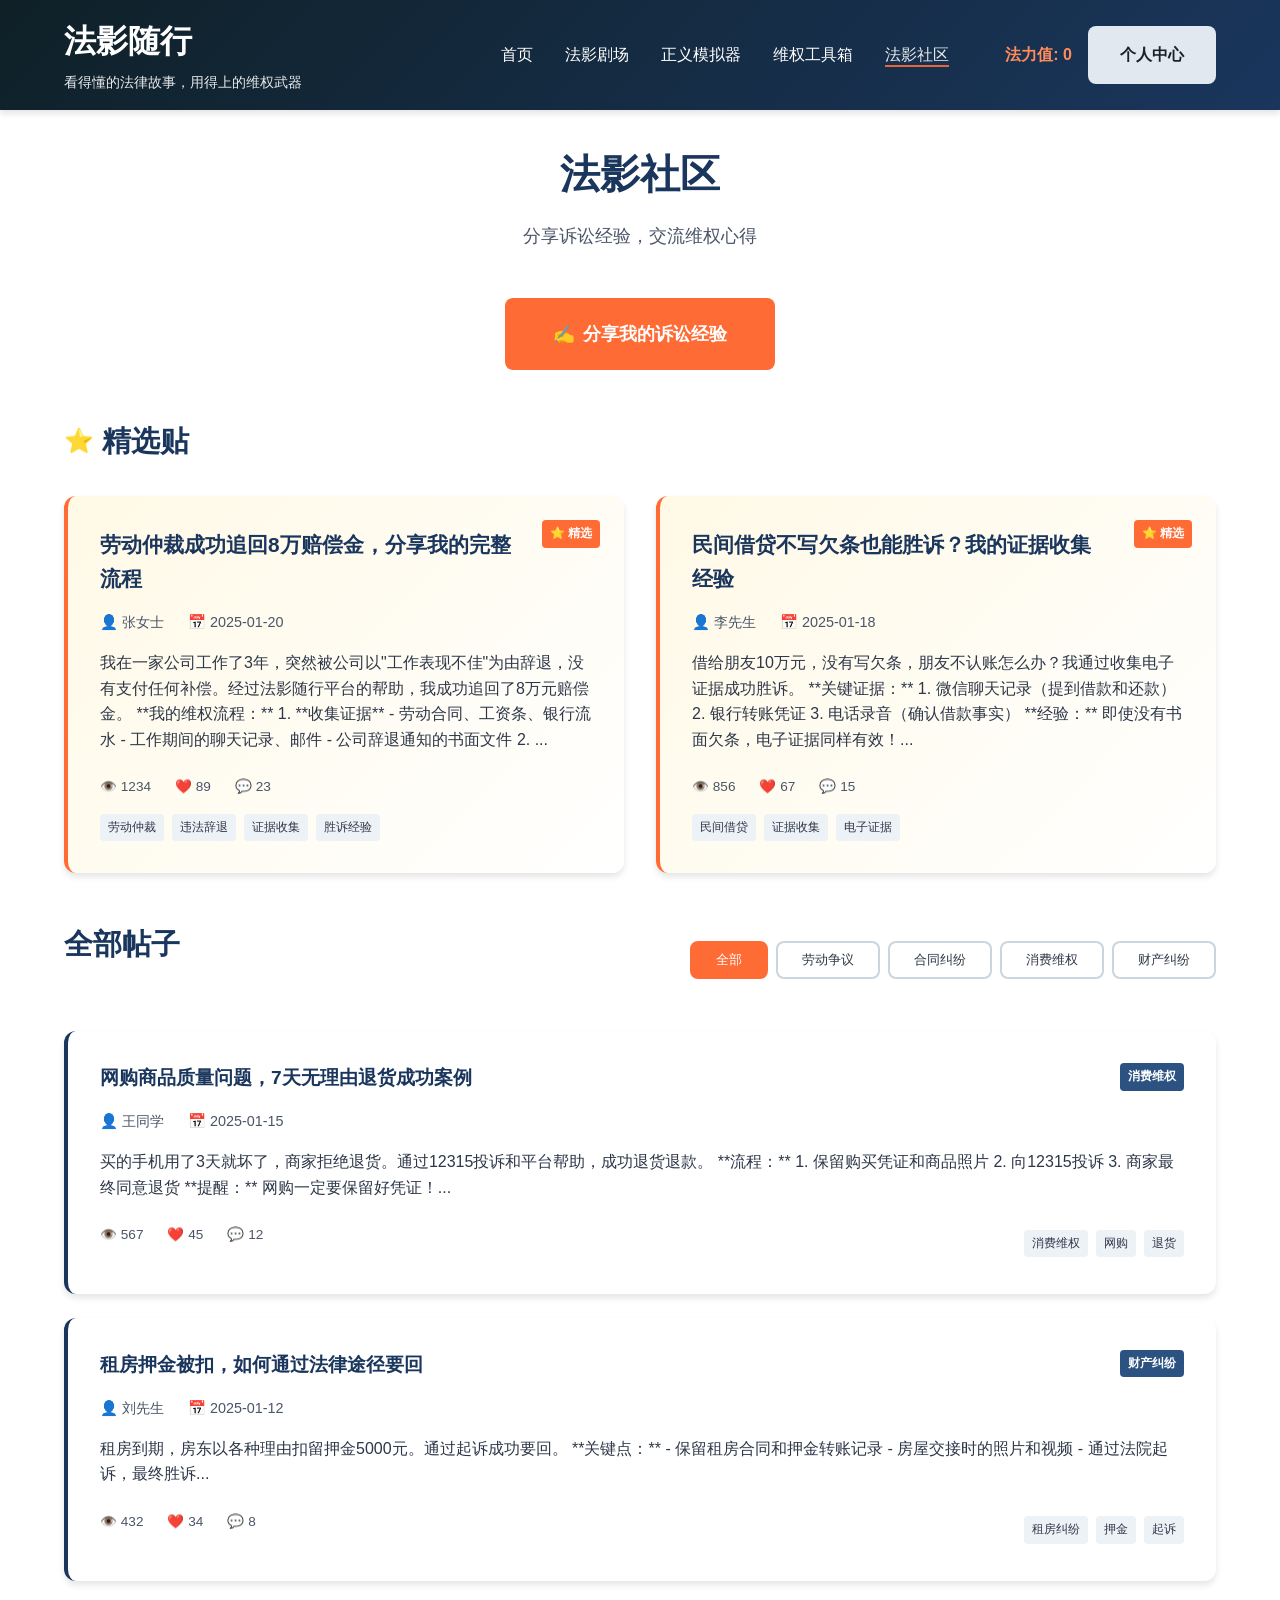
==== community.html @ 2c26aa98 "Add files via upload" ====
<!DOCTYPE html>
<html lang="zh-CN">
<head>
    <meta charset="UTF-8">
    <meta name="viewport" content="width=device-width, initial-scale=1.0">
    <title>法影社区 - 法影随行</title>
    <link rel="stylesheet" href="styles/main.css">
    <link rel="stylesheet" href="styles/components.css">
</head>
<body>
    <!-- 导航栏 -->
    <nav class="navbar">
        <div class="container">
            <div class="nav-brand">
                <a href="index.html" style="text-decoration: none; color: inherit;">
                    <h1>法影随行</h1>
                    <span class="slogan">看得懂的法律故事，用得上的维权武器</span>
                </a>
            </div>
            <ul class="nav-menu">
                <li><a href="index.html" class="nav-link">首页</a></li>
                <li><a href="theater.html" class="nav-link">法影剧场</a></li>
                <li><a href="simulator.html" class="nav-link">正义模拟器</a></li>
                <li><a href="toolbox.html" class="nav-link">维权工具箱</a></li>
                <li><a href="community.html" class="nav-link active">法影社区</a></li>
                <li class="user-info">
                    <span class="points">法力值: <span id="userPoints">0</span></span>
                    <a href="#profile" class="btn-secondary" id="profileLink">个人中心</a>
                </li>
            </ul>
            <button class="mobile-menu-toggle" id="mobileMenuToggle">
                <span></span>
                <span></span>
                <span></span>
            </button>
        </div>
    </nav>

    <!-- 法影社区 -->
    <section class="section community-section">
        <div class="container">
            <div class="section-header">
                <h2 class="section-title">法影社区</h2>
                <p class="section-subtitle">分享诉讼经验，交流维权心得</p>
            </div>

            <!-- 发帖按钮 -->
            <div class="post-action-bar">
                <button class="btn-primary" id="createPostBtn">
                    <span>✍️</span>
                    <span>分享我的诉讼经验</span>
                </button>
            </div>

            <!-- 精选贴展示 -->
            <div class="featured-posts-section">
                <h3 class="subsection-title">
                    <span class="title-icon">⭐</span>
                    精选贴
                </h3>
                <div class="featured-posts-grid" id="featuredPosts">
                    <!-- 精选贴将通过JS动态生成 -->
                </div>
            </div>

            <!-- 全部帖子 -->
            <div class="all-posts-section">
                <div class="posts-header">
                    <h3 class="subsection-title">全部帖子</h3>
                    <div class="posts-filters">
                        <button class="filter-btn active" data-filter="all">全部</button>
                        <button class="filter-btn" data-filter="labor">劳动争议</button>
                        <button class="filter-btn" data-filter="contract">合同纠纷</button>
                        <button class="filter-btn" data-filter="consumer">消费维权</button>
                        <button class="filter-btn" data-filter="property">财产纠纷</button>
                    </div>
                </div>
                <div class="posts-list" id="postsList">
                    <!-- 帖子列表将通过JS动态生成 -->
                </div>
            </div>
        </div>
    </section>

    <!-- 发帖模态框 -->
    <div id="createPostModal" class="modal">
        <div class="modal-content modal-large">
            <span class="modal-close">&times;</span>
            <h2>分享诉讼经验</h2>
            <form id="postForm">
                <div class="form-group">
                    <label for="postTitle">标题 *</label>
                    <input type="text" id="postTitle" name="title" placeholder="请输入标题..." required>
                </div>
                <div class="form-group">
                    <label for="postCategory">分类 *</label>
                    <select id="postCategory" name="category" required>
                        <option value="">请选择分类</option>
                        <option value="labor">劳动争议</option>
                        <option value="contract">合同纠纷</option>
                        <option value="consumer">消费维权</option>
                        <option value="property">财产纠纷</option>
                        <option value="other">其他</option>
                    </select>
                </div>
                <div class="form-group">
                    <label for="postContent">内容 *</label>
                    <textarea id="postContent" name="content" rows="10" placeholder="请详细描述您的诉讼经历、遇到的问题、解决过程和经验总结..." required></textarea>
                </div>
                <div class="form-group">
                    <label for="postTags">标签（可选，用逗号分隔）</label>
                    <input type="text" id="postTags" name="tags" placeholder="如：劳动仲裁、证据收集、胜诉经验">
                </div>
                <div class="form-actions">
                    <button type="button" class="btn-secondary" id="cancelPostBtn">取消</button>
                    <button type="submit" class="btn-primary">发布</button>
                </div>
            </form>
        </div>
    </div>

    <!-- 帖子详情模态框 -->
    <div id="postDetailModal" class="modal">
        <div class="modal-content modal-large">
            <span class="modal-close">&times;</span>
            <div id="postDetailContent">
                <!-- 帖子详情将通过JS动态生成 -->
            </div>
        </div>
    </div>

    <!-- 个人中心模态框 -->
    <div id="profileModal" class="modal">
        <div class="modal-content">
            <span class="modal-close">&times;</span>
            <h2>个人中心</h2>
            <div class="profile-info">
                <div class="profile-stats">
                    <div class="stat-item">
                        <span class="stat-value" id="totalPoints">0</span>
                        <span class="stat-label">总法力值</span>
                    </div>
                    <div class="stat-item">
                        <span class="stat-value" id="comicsRead">0</span>
                        <span class="stat-label">已读漫画</span>
                    </div>
                    <div class="stat-item">
                        <span class="stat-value" id="simulationsDone">0</span>
                        <span class="stat-label">完成模拟</span>
                    </div>
                </div>
                <div class="profile-points-intro">
                    <h3>获取法力值</h3>
                    <ul class="points-intro-list">
                        <li>📖 阅读漫画 +10</li>
                        <li>🎮 完成模拟 +20</li>
                        <li>🃏 答对题目 +5</li>
                        <li>📅 每日签到 +15</li>
                    </ul>
                </div>
                <div class="profile-exchange-section">
                    <h3>积分兑换</h3>
                    <p class="profile-exchange-desc">用法力值兑换免费问答或折扣券</p>
                    <button type="button" class="btn-primary" id="openExchangeBtn">积分兑换 / 兑换折扣</button>
                </div>
                <div class="volunteer-section-profile">
                    <h3>志愿者认证</h3>
                    <div id="volunteerStatus"></div>
                </div>
                <div class="profile-actions">
                    <button class="btn-primary" id="checkInBtn">每日签到</button>
                    <button class="btn-secondary" id="volunteerBtn">申请志愿者认证</button>
                </div>
            </div>
        </div>
    </div>

    <!-- 志愿者认证模态框 -->
    <div id="volunteerModal" class="modal">
        <div class="modal-content modal-large">
            <span class="modal-close">&times;</span>
            <div id="volunteerModalContent">
                <h2>志愿者认证申请</h2>
                <p class="section-subtitle">加入我们，用专业知识帮助更多人</p>
                <div class="volunteer-benefits">
                    <div class="benefit-card">
                        <div class="benefit-icon">⏱️</div>
                        <h3>志愿服务时长认证</h3>
                        <p>获得官方认证的志愿服务时长，可用于评优、保研等</p>
                    </div>
                    <div class="benefit-card">
                        <div class="benefit-icon">💼</div>
                        <h3>实战经验积累</h3>
                        <p>通过审核法律文书，积累真实案例处理经验</p>
                    </div>
                    <div class="benefit-card">
                        <div class="benefit-icon">🎓</div>
                        <h3>专业能力提升</h3>
                        <p>接触各类法律问题，提升专业能力和法律素养</p>
                    </div>
                </div>
                <form id="certificationForm">
                    <div class="form-group">
                        <label for="name">姓名</label>
                        <input type="text" id="name" name="name" required>
                    </div>
                    <div class="form-group">
                        <label for="school">学校</label>
                        <input type="text" id="school" name="school" required>
                    </div>
                    <div class="form-group">
                        <label for="major">专业</label>
                        <input type="text" id="major" name="major" placeholder="如：法学、法律硕士等" required>
                    </div>
                    <div class="form-group">
                        <label for="grade">年级</label>
                        <select id="grade" name="grade" required>
                            <option value="">请选择</option>
                            <option value="本科一年级">本科一年级</option>
                            <option value="本科二年级">本科二年级</option>
                            <option value="本科三年级">本科三年级</option>
                            <option value="本科四年级">本科四年级</option>
                            <option value="研究生一年级">研究生一年级</option>
                            <option value="研究生二年级">研究生二年级</option>
                            <option value="研究生三年级">研究生三年级</option>
                        </select>
                    </div>
                    <div class="form-group">
                        <label for="studentId">学号</label>
                        <input type="text" id="studentId" name="studentId" required>
                    </div>
                    <div class="form-group">
                        <label for="idCard">身份证号</label>
                        <input type="text" id="idCard" name="idCard" pattern="[0-9Xx]{18}" required>
                    </div>
                    <div class="form-group">
                        <label for="phone">联系电话</label>
                        <input type="tel" id="phone" name="phone" pattern="[0-9]{11}" required>
                    </div>
                    <div class="form-group">
                        <label for="experience">法律相关经验（选填）</label>
                        <textarea id="experience" name="experience" rows="4" placeholder="如：实习经历、参与的法律援助活动等"></textarea>
                    </div>
                    <div class="form-group checkbox-group">
                        <label>
                            <input type="checkbox" id="agreeTerms" required>
                            我已阅读并同意《志愿者服务协议》
                        </label>
                    </div>
                    <div class="form-actions">
                        <button type="button" class="btn-secondary" onclick="document.getElementById('volunteerModal').style.display='none'">取消</button>
                        <button type="submit" class="btn-primary">提交认证申请</button>
                    </div>
                </form>
            </div>
        </div>
    </div>
            </div>
        </div>
    </div>

    <!-- 志愿者模块（折叠） -->
    <section id="volunteer" class="section volunteer-section" style="display: none;">
        <div class="container">
            <!-- 志愿者内容保持原有功能 -->
            <div id="unverifiedContent" class="volunteer-content">
                <div class="section-header">
                    <h2 class="section-title">成为志愿者</h2>
                    <p class="section-subtitle">加入我们，用专业知识帮助更多人</p>
                </div>
                <!-- 志愿者表单等内容 -->
            </div>
        </div>
    </section>

    <!-- 脚本 -->
    <script src="scripts/nav.js"></script>
    <script src="scripts/user.js"></script>
    <script src="scripts/community.js"></script>
</body>
</html>
---- styles/main.css ----
/* 全局样式 */
* {
    margin: 0;
    padding: 0;
    box-sizing: border-box;
}

:root {
    /* 主色调 - 深海蓝 */
    --primary-blue: #1a365d;
    --primary-blue-light: #2c5282;
    --primary-blue-dark: #0f2027;
    
    /* 辅助色 - 活力橙 */
    --accent-orange: #ff6b35;
    --accent-orange-light: #ff8c5a;
    --accent-orange-dark: #e55a2b;
    
    /* 中性色 */
    --white: #ffffff;
    --gray-50: #f7fafc;
    --gray-100: #edf2f7;
    --gray-200: #e2e8f0;
    --gray-300: #cbd5e0;
    --gray-400: #a0aec0;
    --gray-500: #718096;
    --gray-600: #4a5568;
    --gray-700: #2d3748;
    --gray-800: #1a202c;
    --gray-900: #171923;
    
    /* 字体 */
    --font-title: 'Microsoft YaHei', 'PingFang SC', 'Helvetica Neue', Arial, sans-serif;
    --font-body: 'Microsoft YaHei', 'PingFang SC', 'Helvetica Neue', Arial, sans-serif;
    
    /* 间距 */
    --spacing-xs: 0.5rem;
    --spacing-sm: 1rem;
    --spacing-md: 1.5rem;
    --spacing-lg: 2rem;
    --spacing-xl: 3rem;
    
    /* 圆角 */
    --radius-sm: 4px;
    --radius-md: 8px;
    --radius-lg: 12px;
    --radius-xl: 16px;
    
    /* 阴影 */
    --shadow-sm: 0 1px 3px rgba(0, 0, 0, 0.1);
    --shadow-md: 0 4px 6px rgba(0, 0, 0, 0.1);
    --shadow-lg: 0 10px 15px rgba(0, 0, 0, 0.1);
    --shadow-xl: 0 20px 25px rgba(0, 0, 0, 0.15);
}

body {
    font-family: var(--font-body);
    color: var(--gray-800);
    background-color: var(--gray-50);
    line-height: 1.6;
    overflow-x: hidden;
}

.container {
    max-width: 1200px;
    margin: 0 auto;
    padding: 0 var(--spacing-md);
}

/* 导航栏 */
.navbar {
    background: linear-gradient(135deg, var(--primary-blue-dark) 0%, var(--primary-blue) 100%);
    color: var(--white);
    padding: var(--spacing-sm) 0;
    position: sticky;
    top: 0;
    z-index: 1000;
    box-shadow: var(--shadow-md);
}

.navbar .container {
    display: flex;
    justify-content: space-between;
    align-items: center;
}

.nav-brand h1 {
    font-size: 2rem;
    font-weight: bold;
    margin-bottom: 0.25rem;
}

.nav-brand .slogan {
    font-size: 0.9rem;
    opacity: 0.9;
    display: block;
}

.nav-menu {
    display: flex;
    list-style: none;
    align-items: center;
    gap: var(--spacing-lg);
}

.nav-link {
    color: var(--white);
    text-decoration: none;
    font-weight: 500;
    transition: opacity 0.3s;
    position: relative;
}

.nav-link:hover,
.nav-link.active {
    opacity: 0.9;
}

.nav-link.active::after {
    content: '';
    position: absolute;
    bottom: -4px;
    left: 0;
    right: 0;
    height: 2px;
    background: var(--accent-orange);
}

.user-info {
    display: flex;
    align-items: center;
    gap: var(--spacing-sm);
    margin-left: var(--spacing-md);
}

.points {
    font-weight: 600;
    color: var(--accent-orange-light);
}

.mobile-menu-toggle {
    display: none;
    flex-direction: column;
    background: none;
    border: none;
    cursor: pointer;
    gap: 4px;
}

.mobile-menu-toggle span {
    width: 25px;
    height: 3px;
    background: var(--white);
    transition: all 0.3s;
}

/* Hero 区域 */
.hero {
    position: relative;
    min-height: 50vh;
    display: flex;
    align-items: center;
    background: linear-gradient(135deg, var(--primary-blue-dark) 0%, var(--primary-blue) 50%, var(--primary-blue-light) 100%);
    color: var(--white);
    overflow: hidden;
}

.hero-background {
    position: absolute;
    top: 0;
    left: 0;
    right: 0;
    bottom: 0;
    opacity: 0.1;
}

.hero-pattern {
    width: 100%;
    height: 100%;
    background-image: 
        linear-gradient(45deg, transparent 30%, rgba(255, 255, 255, 0.1) 50%, transparent 70%),
        linear-gradient(-45deg, transparent 30%, rgba(255, 255, 255, 0.1) 50%, transparent 70%);
    background-size: 60px 60px;
}

.hero .container {
    position: relative;
    z-index: 1;
    width: 100%;
}

.hero-content {
    text-align: center;
    margin-bottom: var(--spacing-xl);
}

.hero-title {
    font-size: 3rem;
    font-weight: bold;
    margin-bottom: var(--spacing-md);
    line-height: 1.2;
}

.hero-subtitle {
    font-size: 1.25rem;
    opacity: 0.9;
    margin-bottom: var(--spacing-lg);
}

.hero-buttons {
    display: flex;
    gap: var(--spacing-md);
    justify-content: center;
    flex-wrap: wrap;
    margin-top: var(--spacing-lg);
}

.hero-features {
    display: grid;
    grid-template-columns: repeat(auto-fit, minmax(250px, 1fr));
    gap: var(--spacing-md);
    margin-top: var(--spacing-xl);
}

.feature-card {
    background: rgba(255, 255, 255, 0.1);
    backdrop-filter: blur(10px);
    padding: var(--spacing-lg);
    border-radius: var(--radius-lg);
    text-align: center;
    transition: transform 0.3s, background 0.3s;
}

.feature-card:hover {
    transform: translateY(-5px);
    background: rgba(255, 255, 255, 0.15);
}

.feature-icon {
    font-size: 3rem;
    margin-bottom: var(--spacing-sm);
}

.feature-card h3 {
    font-size: 1.25rem;
    margin-bottom: var(--spacing-xs);
}

.feature-card p {
    opacity: 0.9;
    font-size: 0.9rem;
}

/* 通用区块样式 */
.section {
    padding: var(--spacing-lg) 0;
}

.simulator-section {
    padding: var(--spacing-md) 0;
}

.section-header {
    text-align: center;
    margin-bottom: var(--spacing-xl);
}

.section-title {
    font-size: 2.5rem;
    font-weight: bold;
    color: var(--primary-blue);
    margin-bottom: var(--spacing-sm);
}

.section-subtitle {
    font-size: 1.1rem;
    color: var(--gray-600);
}

/* 按钮样式 */
.btn-primary,
.btn-secondary,
.btn-outline {
    padding: var(--spacing-sm) var(--spacing-lg);
    border-radius: var(--radius-md);
    font-weight: 600;
    text-decoration: none;
    display: inline-block;
    transition: all 0.3s;
    cursor: pointer;
    border: none;
    font-size: 1rem;
}

.btn-primary {
    background: var(--accent-orange);
    color: var(--white);
}

.btn-primary:hover {
    background: var(--accent-orange-dark);
    transform: translateY(-2px);
    box-shadow: var(--shadow-md);
}

.btn-secondary {
    background: var(--gray-200);
    color: var(--gray-800);
}

.btn-secondary:hover {
    background: var(--gray-300);
}

.btn-outline {
    background: transparent;
    color: var(--white);
    border: 2px solid var(--white);
}

.btn-outline:hover {
    background: var(--white);
    color: var(--primary-blue);
}

/* 模态框 */
.modal {
    display: none;
    position: fixed;
    z-index: 2000;
    left: 0;
    top: 0;
    width: 100%;
    height: 100%;
    background-color: rgba(0, 0, 0, 0.5);
    backdrop-filter: blur(5px);
}

.modal-content {
    background-color: var(--white);
    margin: 5% auto;
    padding: var(--spacing-lg);
    border-radius: var(--radius-lg);
    width: 90%;
    max-width: 600px;
    max-height: 80vh;
    overflow-y: auto;
    box-shadow: var(--shadow-xl);
    position: relative;
}

.modal-large {
    max-width: 900px;
}

.modal-close {
    position: absolute;
    right: var(--spacing-md);
    top: var(--spacing-md);
    font-size: 2rem;
    font-weight: bold;
    color: var(--gray-400);
    cursor: pointer;
    transition: color 0.3s;
}

.modal-close:hover {
    color: var(--gray-800);
}

/* 响应式设计 */
@media (max-width: 768px) {
    .nav-menu {
        position: fixed;
        left: -100%;
        top: 60px;
        flex-direction: column;
        background: var(--primary-blue);
        width: 100%;
        text-align: center;
        transition: left 0.3s;
        padding: var(--spacing-lg) 0;
        box-shadow: var(--shadow-lg);
    }

    .nav-menu.active {
        left: 0;
    }

    .mobile-menu-toggle {
        display: flex;
    }

    .hero-title {
        font-size: 2rem;
    }

    .hero-features {
        grid-template-columns: 1fr;
    }

    .section-title {
        font-size: 2rem;
    }
}
---- styles/components.css ----
/* 法影剧场样式 */
.theater-section {
    background: var(--white);
}

/* 标签页样式 */
.theater-tabs {
    display: flex;
    justify-content: center;
    gap: var(--spacing-sm);
    margin-bottom: var(--spacing-xl);
    border-bottom: 2px solid var(--gray-200);
}

.tab-btn {
    display: flex;
    align-items: center;
    gap: var(--spacing-xs);
    padding: var(--spacing-sm) var(--spacing-lg);
    background: transparent;
    border: none;
    border-bottom: 3px solid transparent;
    color: var(--gray-600);
    font-size: 1.1rem;
    font-weight: 500;
    cursor: pointer;
    transition: all 0.3s;
    position: relative;
    bottom: -2px;
}

.tab-btn:hover {
    color: var(--primary-blue);
}

.tab-btn.active {
    color: var(--primary-blue);
    border-bottom-color: var(--accent-orange);
}

.tab-icon {
    font-size: 1.3rem;
}

.tab-content {
    display: none;
}

.tab-content.active {
    display: block;
    animation: fadeIn 0.3s ease-in;
}

@keyframes fadeIn {
    from {
        opacity: 0;
        transform: translateY(10px);
    }
    to {
        opacity: 1;
        transform: translateY(0);
    }
}

.compass-module {
    margin-top: var(--spacing-md);
}

.theater-filters {
    display: flex;
    justify-content: center;
    gap: var(--spacing-sm);
    margin-bottom: var(--spacing-lg);
    flex-wrap: wrap;
}

.filter-btn {
    padding: var(--spacing-xs) var(--spacing-md);
    border: 2px solid var(--gray-300);
    background: var(--white);
    color: var(--gray-700);
    border-radius: var(--radius-md);
    cursor: pointer;
    transition: all 0.3s;
    font-weight: 500;
}

.filter-btn:hover,
.filter-btn.active {
    border-color: var(--accent-orange);
    background: var(--accent-orange);
    color: var(--white);
}

.comic-grid {
    display: grid;
    grid-template-columns: repeat(auto-fill, minmax(280px, 1fr));
    gap: var(--spacing-lg);
}

.comic-card {
    background: var(--white);
    border-radius: var(--radius-lg);
    overflow: hidden;
    box-shadow: var(--shadow-md);
    transition: transform 0.3s, box-shadow 0.3s;
    cursor: pointer;
}

.comic-card:hover {
    transform: translateY(-5px);
    box-shadow: var(--shadow-lg);
}

.comic-image {
    width: 100%;
    height: 200px;
    background: linear-gradient(135deg, var(--primary-blue-light) 0%, var(--accent-orange) 100%);
    display: flex;
    align-items: center;
    justify-content: center;
    font-size: 4rem;
    color: var(--white);
    position: relative;
}

.comic-badge {
    position: absolute;
    top: var(--spacing-xs);
    right: var(--spacing-xs);
    background: var(--accent-orange);
    color: var(--white);
    padding: 0.25rem var(--spacing-xs);
    border-radius: var(--radius-sm);
    font-size: 0.75rem;
    font-weight: 600;
}

.comic-info {
    padding: var(--spacing-md);
}

.comic-title {
    font-size: 1.1rem;
    font-weight: bold;
    margin-bottom: var(--spacing-xs);
    color: var(--gray-800);
}

.comic-desc {
    font-size: 0.9rem;
    color: var(--gray-600);
    margin-bottom: var(--spacing-sm);
    display: -webkit-box;
    -webkit-line-clamp: 2;
    -webkit-box-orient: vertical;
    overflow: hidden;
}

.comic-meta {
    display: flex;
    justify-content: space-between;
    align-items: center;
    font-size: 0.85rem;
    color: var(--gray-500);
}

.comic-stats {
    display: flex;
    gap: var(--spacing-md);
}

/* 正义模拟器样式 */
.simulator-section {
    background: linear-gradient(135deg, var(--gray-50) 0%, var(--white) 100%);
    min-height: calc(100vh - 80px);
    display: flex;
    align-items: center;
    padding: var(--spacing-lg) 0;
}

.section-header-compact {
    text-align: center;
    margin-bottom: var(--spacing-lg);
}

.section-title-compact {
    font-size: 2rem;
    font-weight: bold;
    color: var(--primary-blue);
    margin-bottom: var(--spacing-xs);
}

.section-subtitle-compact {
    font-size: 1rem;
    color: var(--gray-600);
}

/* 统一容器框 */
.simulator-container {
    background: var(--white);
    border-radius: var(--radius-xl);
    padding: var(--spacing-xl);
    box-shadow: var(--shadow-xl);
    max-width: 1200px;
    margin: 0 auto;
    display: grid;
    grid-template-columns: 1.5fr 1fr 1fr;
    gap: var(--spacing-lg);
    align-items: stretch;
}

/* 修罗场模式 - 主要功能 */
.scenario-main-box {
    background: linear-gradient(135deg, var(--primary-blue-dark) 0%, var(--primary-blue) 50%, var(--primary-blue-light) 100%);
    color: var(--white);
    border-radius: var(--radius-lg);
    padding: var(--spacing-lg);
    display: flex;
    flex-direction: column;
    justify-content: space-between;
    cursor: pointer;
    transition: all 0.3s;
    position: relative;
    overflow: hidden;
    min-height: 400px;
}

.scenario-main-box::before {
    content: '';
    position: absolute;
    top: -30%;
    right: -20%;
    width: 250px;
    height: 250px;
    background: radial-gradient(circle, rgba(255, 255, 255, 0.15) 0%, transparent 70%);
    border-radius: 50%;
}

.scenario-main-box:hover {
    transform: translateY(-3px);
    box-shadow: 0 15px 30px rgba(0, 0, 0, 0.15);
}

.scenario-badge-compact {
    display: inline-block;
    background: rgba(255, 107, 53, 0.95);
    color: var(--white);
    padding: 0.4rem 0.8rem;
    border-radius: var(--radius-md);
    font-size: 0.75rem;
    font-weight: 600;
    margin-bottom: var(--spacing-sm);
    width: fit-content;
    letter-spacing: 0.5px;
    position: relative;
    z-index: 1;
}

.scenario-icon-compact {
    font-size: 3.5rem;
    margin: var(--spacing-sm) 0;
    position: relative;
    z-index: 1;
}

.scenario-title-compact {
    font-size: 1.6rem;
    font-weight: bold;
    margin-bottom: var(--spacing-sm);
    color: var(--white);
    position: relative;
    z-index: 1;
}

.scenario-desc-compact {
    font-size: 0.9rem;
    line-height: 1.6;
    margin-bottom: var(--spacing-md);
    opacity: 0.95;
    color: rgba(255, 255, 255, 0.95);
    position: relative;
    z-index: 1;
    flex: 1;
}

.scenario-features-compact {
    display: flex;
    flex-direction: column;
    gap: var(--spacing-xs);
    margin-bottom: var(--spacing-md);
    position: relative;
    z-index: 1;
}

.scenario-features-compact span {
    font-size: 0.85rem;
    opacity: 0.9;
}

.btn-primary-compact {
    width: 100%;
    padding: var(--spacing-sm) var(--spacing-md);
    background: var(--accent-orange);
    color: var(--white);
    border: none;
    border-radius: var(--radius-md);
    font-weight: 600;
    font-size: 0.95rem;
    cursor: pointer;
    transition: all 0.3s;
    position: relative;
    z-index: 1;
}

.btn-primary-compact:hover {
    background: var(--accent-orange-dark);
    transform: translateY(-2px);
    box-shadow: 0 4px 12px rgba(255, 107, 53, 0.4);
}

/* 其他功能卡片 */
.mode-box {
    background: var(--gray-50);
    border-radius: var(--radius-lg);
    padding: var(--spacing-lg);
    display: flex;
    flex-direction: column;
    justify-content: space-between;
    cursor: pointer;
    transition: all 0.3s;
    border: 2px solid var(--gray-200);
    min-height: 400px;
}

.mode-box:hover {
    transform: translateY(-3px);
    box-shadow: var(--shadow-md);
    border-color: var(--primary-blue-light);
    background: var(--white);
}

.mode-badge-compact {
    background: var(--gray-200);
    color: var(--gray-700);
    padding: 0.3rem 0.6rem;
    border-radius: var(--radius-sm);
    font-size: 0.7rem;
    font-weight: 600;
    width: fit-content;
    margin-bottom: var(--spacing-sm);
}

.mode-icon-compact {
    font-size: 2.5rem;
    margin: var(--spacing-xs) 0;
}

.mode-title-compact {
    font-size: 1.2rem;
    font-weight: bold;
    color: var(--primary-blue);
    margin-bottom: var(--spacing-xs);
}

.mode-desc-compact {
    color: var(--gray-600);
    font-size: 0.85rem;
    line-height: 1.5;
    margin-bottom: var(--spacing-md);
    flex: 1;
}

.mode-points-compact {
    color: var(--accent-orange);
    font-weight: 600;
    font-size: 0.85rem;
    margin-bottom: var(--spacing-sm);
}

.btn-mode-compact {
    width: 100%;
    padding: var(--spacing-xs) var(--spacing-md);
    background: transparent;
    border: 2px solid var(--primary-blue);
    color: var(--primary-blue);
    border-radius: var(--radius-md);
    font-weight: 600;
    font-size: 0.9rem;
    cursor: pointer;
    transition: all 0.3s;
}

.btn-mode-compact:hover {
    background: var(--primary-blue);
    color: var(--white);
    transform: translateY(-2px);
}

/* 人格测试样式 */
.personality-test-container {
    padding: var(--spacing-md);
}

.test-progress {
    margin-bottom: var(--spacing-lg);
}

.progress-bar {
    width: 100%;
    height: 8px;
    background: var(--gray-200);
    border-radius: var(--radius-md);
    overflow: hidden;
    margin-bottom: var(--spacing-xs);
}

.progress-fill {
    height: 100%;
    background: linear-gradient(90deg, var(--accent-orange) 0%, var(--accent-orange-light) 100%);
    transition: width 0.3s;
}

.progress-text {
    text-align: center;
    color: var(--gray-600);
    font-size: 0.9rem;
}

.test-question {
    background: var(--gray-50);
    padding: var(--spacing-lg);
    border-radius: var(--radius-lg);
    margin-bottom: var(--spacing-lg);
    text-align: center;
}

.test-question h3 {
    font-size: 1.3rem;
    color: var(--primary-blue);
    line-height: 1.6;
}

.test-options {
    display: flex;
    flex-direction: column;
    gap: var(--spacing-sm);
}

.test-option {
    background: var(--white);
    padding: var(--spacing-md);
    border: 2px solid var(--gray-300);
    border-radius: var(--radius-md);
    cursor: pointer;
    transition: all 0.3s;
    text-align: left;
}

.test-option:hover {
    border-color: var(--accent-orange);
    background: var(--gray-50);
    transform: translateX(5px);
}

.personality-result {
    padding: var(--spacing-md);
}

.result-main {
    display: grid;
    grid-template-columns: 2fr 1fr;
    gap: var(--spacing-lg);
    margin-bottom: var(--spacing-lg);
}

.personality-card-primary {
    background: linear-gradient(135deg, var(--primary-blue-light) 0%, var(--primary-blue) 100%);
    color: var(--white);
    padding: var(--spacing-xl);
    border-radius: var(--radius-lg);
    box-shadow: var(--shadow-lg);
}

.personality-icon-large {
    font-size: 4rem;
    text-align: center;
    margin-bottom: var(--spacing-md);
}

.personality-card-primary h3 {
    font-size: 2rem;
    text-align: center;
    margin-bottom: var(--spacing-md);
    color: var(--white);
}

.personality-desc {
    line-height: 1.8;
    margin-bottom: var(--spacing-md);
    opacity: 0.95;
}

.personality-strengths {
    background: rgba(255, 255, 255, 0.2);
    padding: var(--spacing-md);
    border-radius: var(--radius-md);
    margin-bottom: var(--spacing-md);
    backdrop-filter: blur(10px);
}

.personality-strengths h4 {
    margin-bottom: var(--spacing-xs);
    font-size: 1.1rem;
}

.personality-strengths ul {
    list-style: none;
    padding-left: 0;
}

.personality-strengths li {
    padding: var(--spacing-xs) 0;
    padding-left: var(--spacing-md);
    position: relative;
}

.personality-strengths li::before {
    content: '✓';
    position: absolute;
    left: 0;
    font-weight: bold;
}

.personality-advice {
    background: rgba(255, 255, 255, 0.2);
    padding: var(--spacing-md);
    border-radius: var(--radius-md);
    backdrop-filter: blur(10px);
}

.personality-advice h4 {
    margin-bottom: var(--spacing-xs);
    font-size: 1.1rem;
}

.personality-card-secondary {
    background: var(--gray-50);
    padding: var(--spacing-lg);
    border-radius: var(--radius-lg);
    border-left: 4px solid var(--accent-orange);
}

.personality-icon {
    font-size: 2.5rem;
    text-align: center;
    margin-bottom: var(--spacing-sm);
}

.personality-card-secondary h4 {
    color: var(--primary-blue);
    margin-bottom: var(--spacing-sm);
    text-align: center;
}

.personality-card-secondary p {
    color: var(--gray-700);
    line-height: 1.6;
    font-size: 0.9rem;
}

.result-footer {
    text-align: center;
}

/* 逻辑罗盘样式 */
.compass-section {
    background: var(--white);
}

.compass-search {
    display: flex;
    gap: var(--spacing-sm);
    margin-bottom: var(--spacing-lg);
    max-width: 800px;
    margin-left: auto;
    margin-right: auto;
}

.search-input {
    flex: 1;
    padding: var(--spacing-sm) var(--spacing-md);
    border: 2px solid var(--gray-300);
    border-radius: var(--radius-md);
    font-size: 1rem;
    transition: border-color 0.3s;
}

.search-input:focus {
    outline: none;
    border-color: var(--accent-orange);
}

.compass-demo {
    min-height: 400px;
    background: var(--gray-50);
    border-radius: var(--radius-lg);
    padding: var(--spacing-lg);
}

.demo-placeholder {
    display: flex;
    align-items: center;
    justify-content: center;
    height: 100%;
    color: var(--gray-500);
    font-size: 1.1rem;
}

.compass-analysis {
    display: grid;
    grid-template-columns: 1fr 1fr;
    gap: var(--spacing-lg);
}

.compass-document {
    background: var(--white);
    padding: var(--spacing-md);
    border-radius: var(--radius-md);
    max-height: 500px;
    overflow-y: auto;
}

.compass-visualization {
    background: var(--white);
    padding: var(--spacing-md);
    border-radius: var(--radius-md);
}

.dimension-item {
    margin-bottom: var(--spacing-md);
    padding: var(--spacing-md);
    background: var(--gray-50);
    border-radius: var(--radius-md);
    border-left: 4px solid var(--accent-orange);
}

.dimension-title {
    font-weight: bold;
    color: var(--primary-blue);
    margin-bottom: var(--spacing-xs);
}

.dimension-content {
    color: var(--gray-700);
    line-height: 1.6;
}

/* 维权工具箱样式 */
.toolbox-section {
    background: linear-gradient(135deg, var(--primary-blue-light) 0%, var(--primary-blue) 100%);
    color: var(--white);
}

.toolbox-section .section-title,
.toolbox-section .section-subtitle {
    color: var(--white);
}

.toolbox-container {
    display: grid;
    grid-template-columns: 2fr 1fr;
    gap: var(--spacing-lg);
}

.chat-interface {
    background: var(--white);
    border-radius: var(--radius-lg);
    display: flex;
    flex-direction: column;
    height: 600px;
    box-shadow: var(--shadow-lg);
}

.chat-messages {
    flex: 1;
    overflow-y: auto;
    padding: var(--spacing-md);
    display: flex;
    flex-direction: column;
    gap: var(--spacing-md);
}

.message {
    display: flex;
    gap: var(--spacing-sm);
    max-width: 80%;
}

.bot-message {
    align-self: flex-start;
}

.user-message {
    align-self: flex-end;
    flex-direction: row-reverse;
}

.message-avatar {
    width: 40px;
    height: 40px;
    border-radius: 50%;
    display: flex;
    align-items: center;
    justify-content: center;
    font-size: 1.5rem;
    flex-shrink: 0;
}

.bot-message .message-avatar {
    background: var(--primary-blue-light);
}

.user-message .message-avatar {
    background: var(--accent-orange);
}

.message-content {
    background: var(--gray-100);
    padding: var(--spacing-sm) var(--spacing-md);
    border-radius: var(--radius-md);
    color: var(--gray-800);
}

.user-message .message-content {
    background: var(--primary-blue-light);
    color: var(--white);
}

.message-content ul {
    margin: var(--spacing-xs) 0;
    padding-left: var(--spacing-md);
}

.chat-input-area {
    border-top: 1px solid var(--gray-200);
    padding: var(--spacing-md);
}

.service-tiers {
    display: flex;
    gap: var(--spacing-xs);
    margin-bottom: var(--spacing-sm);
    flex-wrap: wrap;
}

.tier-badge {
    padding: 0.25rem var(--spacing-xs);
    border-radius: var(--radius-sm);
    font-size: 0.75rem;
    font-weight: 600;
}

.tier-badge.free {
    background: var(--gray-200);
    color: var(--gray-700);
}

.tier-badge.points {
    background: var(--accent-orange-light);
    color: var(--white);
}

.tier-badge.premium {
    background: var(--primary-blue);
    color: var(--white);
}

.input-wrapper {
    display: flex;
    gap: var(--spacing-sm);
}

.input-wrapper textarea {
    flex: 1;
    padding: var(--spacing-sm);
    border: 2px solid var(--gray-300);
    border-radius: var(--radius-md);
    resize: none;
    font-family: inherit;
    font-size: 1rem;
    min-height: 60px;
}

.input-wrapper textarea:focus {
    outline: none;
    border-color: var(--accent-orange);
}

.toolbox-sidebar {
    display: flex;
    flex-direction: column;
    gap: var(--spacing-md);
}

.service-card,
.points-card {
    background: rgba(255, 255, 255, 0.1);
    backdrop-filter: blur(10px);
    padding: var(--spacing-md);
    border-radius: var(--radius-lg);
}

.service-card h3,
.points-card h3 {
    color: var(--white);
    margin-bottom: var(--spacing-md);
    font-size: 1.2rem;
}

.service-item {
    display: flex;
    justify-content: space-between;
    padding: var(--spacing-sm) 0;
    border-bottom: 1px solid rgba(255, 255, 255, 0.2);
    color: var(--white);
}

.service-item:last-child {
    border-bottom: none;
}

.service-name {
    font-weight: 500;
}

.service-price {
    color: var(--accent-orange-light);
    font-weight: 600;
}

.points-list {
    list-style: none;
}

.points-list li {
    padding: var(--spacing-xs) 0;
    color: var(--white);
}

/* 工具箱充值卡 */
.recharge-card {
    background: rgba(255, 255, 255, 0.1);
    backdrop-filter: blur(10px);
    padding: var(--spacing-md);
    border-radius: var(--radius-lg);
}

.recharge-card h3 {
    color: var(--white);
    margin-bottom: var(--spacing-md);
    font-size: 1.2rem;
}

.recharge-option {
    display: flex;
    flex-wrap: wrap;
    align-items: center;
    justify-content: space-between;
    padding: var(--spacing-sm) 0;
    border-bottom: 1px solid rgba(255, 255, 255, 0.2);
    color: var(--white);
    gap: var(--spacing-xs);
}

.recharge-option:last-child {
    border-bottom: none;
}

.recharge-name {
    font-weight: 500;
}

.recharge-price {
    color: var(--accent-orange-light);
    font-weight: 600;
    font-size: 0.95rem;
}

.btn-recharge {
    padding: 0.35rem var(--spacing-sm);
    background: var(--accent-orange);
    color: var(--white);
    border: none;
    border-radius: var(--radius-sm);
    font-size: 0.85rem;
    font-weight: 600;
    cursor: pointer;
    transition: background 0.3s;
}

.btn-recharge:hover {
    background: var(--accent-orange-dark);
}

/* 个人中心样式 */
.profile-info {
    padding: var(--spacing-md) 0;
}

.profile-stats {
    display: grid;
    grid-template-columns: repeat(3, 1fr);
    gap: var(--spacing-md);
    margin-bottom: var(--spacing-lg);
}

.stat-item {
    text-align: center;
    padding: var(--spacing-md);
    background: var(--gray-50);
    border-radius: var(--radius-md);
}

.stat-value {
    display: block;
    font-size: 2rem;
    font-weight: bold;
    color: var(--accent-orange);
    margin-bottom: var(--spacing-xs);
}

.stat-label {
    color: var(--gray-600);
    font-size: 0.9rem;
}

.profile-actions {
    display: flex;
    gap: var(--spacing-sm);
    justify-content: center;
}

/* 模拟器内容样式 */
.simulator-content {
    padding: var(--spacing-md);
}

.scenario-selector {
    display: grid;
    grid-template-columns: repeat(auto-fill, minmax(200px, 1fr));
    gap: var(--spacing-md);
    margin-bottom: var(--spacing-lg);
}

.scenario-card {
    padding: var(--spacing-md);
    border: 2px solid var(--gray-300);
    border-radius: var(--radius-md);
    cursor: pointer;
    transition: all 0.3s;
    text-align: center;
}

.scenario-card:hover,
.scenario-card.selected {
    border-color: var(--accent-orange);
    background: var(--gray-50);
}

.game-interface {
    display: none;
}

.game-interface.active {
    display: block;
}

.game-question {
    background: var(--gray-50);
    padding: var(--spacing-lg);
    border-radius: var(--radius-md);
    margin-bottom: var(--spacing-md);
}

.game-options {
    display: grid;
    gap: var(--spacing-sm);
}

.game-option {
    padding: var(--spacing-md);
    border: 2px solid var(--gray-300);
    border-radius: var(--radius-md);
    cursor: pointer;
    transition: all 0.3s;
    text-align: left;
}

.game-option:hover {
    border-color: var(--accent-orange);
    background: var(--gray-50);
}

.game-result {
    margin-top: var(--spacing-lg);
    padding: var(--spacing-md);
    background: var(--gray-50);
    border-radius: var(--radius-md);
    display: none;
}

.game-result.show {
    display: block;
}

/* 卡牌答题：选择题 + 翻牌解释 */
.card-game-progress {
    text-align: center;
    color: var(--gray-600);
    margin-bottom: var(--spacing-md);
    font-size: 0.95rem;
}

.card-game-container {
    max-width: 520px;
    margin: 0 auto;
    padding: var(--spacing-md) 0;
}

.card-flip-wrapper {
    perspective: 1000px;
}

.card-inner {
    position: relative;
    width: 100%;
    min-height: 320px;
    transition: transform 0.6s;
    transform-style: preserve-3d;
}

.card-inner.card-flipped {
    transform: rotateY(180deg);
}

.card-face {
    position: absolute;
    width: 100%;
    min-height: 320px;
    left: 0;
    top: 0;
    backface-visibility: hidden;
    -webkit-backface-visibility: hidden;
    border-radius: var(--radius-lg);
    padding: var(--spacing-lg);
    box-shadow: var(--shadow-lg);
}

.card-front {
    background: linear-gradient(135deg, var(--primary-blue) 0%, var(--primary-blue-light) 100%);
    color: var(--white);
    display: flex;
    flex-direction: column;
}

.card-back {
    background: linear-gradient(135deg, var(--accent-orange) 0%, var(--accent-orange-light) 100%);
    color: var(--white);
    transform: rotateY(180deg);
    display: flex;
    flex-direction: column;
    overflow-y: auto;
}

.card-question-text {
    font-size: 1.2rem;
    font-weight: bold;
    margin-bottom: var(--spacing-md);
    line-height: 1.5;
    flex-shrink: 0;
}

.card-options {
    display: flex;
    flex-direction: column;
    gap: var(--spacing-sm);
    flex: 1;
}

.card-option {
    padding: var(--spacing-sm) var(--spacing-md);
    background: rgba(255, 255, 255, 0.15);
    border: 2px solid rgba(255, 255, 255, 0.4);
    border-radius: var(--radius-md);
    cursor: pointer;
    transition: background 0.3s, border-color 0.3s;
    text-align: left;
    font-size: 0.95rem;
}

.card-option:hover:not(.card-option-disabled) {
    background: rgba(255, 255, 255, 0.25);
    border-color: rgba(255, 255, 255, 0.7);
}

.card-option-disabled {
    cursor: default;
    opacity: 0.9;
}

.card-option-correct {
    background: rgba(34, 197, 94, 0.4);
    border-color: rgba(255, 255, 255, 0.9);
}

.card-option-wrong {
    background: rgba(239, 68, 68, 0.3);
    border-color: rgba(255, 255, 255, 0.6);
}

.card-result-badge {
    font-size: 1.1rem;
    font-weight: bold;
    margin-bottom: var(--spacing-sm);
    padding: var(--spacing-xs) var(--spacing-sm);
    border-radius: var(--radius-md);
    display: inline-block;
}

.card-result-badge.correct {
    background: rgba(34, 197, 94, 0.3);
    color: var(--white);
}

.card-result-badge.wrong {
    background: rgba(239, 68, 68, 0.3);
    color: var(--white);
}

.card-explanation-title {
    font-size: 1rem;
    margin-bottom: var(--spacing-xs);
    opacity: 0.95;
}

.card-explanation-text {
    font-size: 0.95rem;
    line-height: 1.7;
    margin-bottom: var(--spacing-sm);
    flex: 1;
}

.card-points-earned {
    font-weight: bold;
    margin-bottom: var(--spacing-sm);
}

.card-next-btn {
    margin-top: auto;
    align-self: center;
}

.card-result-summary {
    text-align: center;
    padding: var(--spacing-xl);
}

.card-result-title {
    color: var(--accent-orange);
    margin-bottom: var(--spacing-md);
}

.card-result-desc {
    font-size: 1.1rem;
    margin-bottom: var(--spacing-sm);
    color: var(--gray-700);
}

.card-result-points {
    color: var(--primary-blue);
    font-weight: bold;
    margin-bottom: var(--spacing-md);
}

/* 首页三大板块样式（紧凑版） */
.main-sections {
    background: var(--white);
    padding: var(--spacing-lg) 0;
    margin-top: var(--spacing-lg);
}

.main-sections-grid {
    display: grid;
    grid-template-columns: repeat(3, 1fr);
    gap: var(--spacing-md);
    max-width: 1000px;
    margin: 0 auto;
}

.main-section-card {
    background: var(--white);
    border-radius: var(--radius-lg);
    padding: var(--spacing-md);
    box-shadow: var(--shadow-md);
    text-decoration: none;
    color: inherit;
    display: flex;
    flex-direction: column;
    transition: transform 0.3s, box-shadow 0.3s;
    border: 2px solid transparent;
    min-height: 260px;
}

.main-section-card:hover {
    transform: translateY(-4px);
    box-shadow: var(--shadow-lg);
    border-color: var(--primary-blue-light);
}

/* 首页顶部轮播（占位，可替换为真实图片） */
.home-carousel-wrap {
    position: relative;
    width: 100%;
    overflow: hidden;
    background: linear-gradient(135deg, var(--primary-blue-dark) 0%, var(--primary-blue) 50%, var(--primary-blue-light) 100%);
}

.home-carousel {
    width: 100%;
    overflow-x: auto;
    overflow-y: hidden;
    scroll-snap-type: x mandatory;
    -webkit-overflow-scrolling: touch;
    scrollbar-width: none;
}

.home-carousel::-webkit-scrollbar {
    display: none;
}

.home-carousel-track {
    display: flex;
    width: 300%;
}

.home-carousel-slide {
    flex: 0 0 33.333%;
    min-width: 33.333%;
    min-height: 280px;
    scroll-snap-align: start;
    scroll-snap-stop: always;
}

.home-carousel-slide-placeholder {
    background: linear-gradient(135deg, rgba(255,255,255,0.08) 0%, rgba(255,255,255,0.03) 100%);
    display: flex;
    align-items: center;
    justify-content: center;
    color: rgba(255, 255, 255, 0.4);
    font-size: 1rem;
}

.home-carousel-dots {
    display: flex;
    justify-content: center;
    gap: var(--spacing-xs);
    padding: var(--spacing-sm) 0;
    background: var(--primary-blue);
}

.home-carousel-dots .dot {
    width: 8px;
    height: 8px;
    border-radius: 50%;
    background: rgba(255, 255, 255, 0.4);
    cursor: pointer;
    transition: background 0.3s;
}

.home-carousel-dots .dot.active {
    background: var(--accent-orange);
    transform: scale(1.2);
}

.success-card-large {
    border-top: 4px solid var(--accent-orange);
}

.aid-card-large {
    border-top: 4px solid var(--primary-blue);
}

.red-card-large {
    border-top: 4px solid #dc2626;
}

.consult-card-large {
    border-top: 4px solid var(--accent-orange);
}

.news-card-large {
    border-top: 4px solid var(--accent-orange);
}

.updates-card-large {
    border-top: 4px solid var(--primary-blue);
}

.community-card-large {
    border-top: 4px solid #059669;
}

.section-card-icon {
    font-size: 2.25rem;
    margin-bottom: var(--spacing-xs);
    text-align: center;
}

.section-card-title {
    font-size: 1.25rem;
    font-weight: bold;
    color: var(--primary-blue);
    margin-bottom: var(--spacing-xs);
    text-align: center;
}

.section-card-desc {
    font-size: 0.875rem;
    color: var(--gray-600);
    margin-bottom: var(--spacing-sm);
    text-align: center;
}

.section-card-preview {
    flex: 1;
    display: flex;
    flex-direction: column;
    gap: var(--spacing-xs);
    margin-bottom: var(--spacing-sm);
}

.preview-item {
    display: flex;
    align-items: center;
    gap: var(--spacing-xs);
    padding: var(--spacing-xs) var(--spacing-sm);
    background: var(--gray-50);
    border-radius: var(--radius-sm);
    transition: background 0.3s;
}

.main-section-card:hover .preview-item {
    background: var(--gray-100);
}

.preview-item.urgent {
    background: rgba(255, 107, 53, 0.1);
}

.preview-badge {
    background: var(--accent-orange);
    color: var(--white);
    padding: 0.25rem var(--spacing-xs);
    border-radius: var(--radius-sm);
    font-size: 0.75rem;
    font-weight: 600;
    flex-shrink: 0;
}

.preview-icon {
    font-size: 1rem;
    flex-shrink: 0;
}

.preview-text {
    color: var(--gray-700);
    font-size: 0.8rem;
    flex: 1;
}

.section-card-footer {
    text-align: center;
    padding-top: var(--spacing-sm);
    border-top: 1px solid var(--gray-200);
    color: var(--accent-orange);
    font-weight: 600;
    font-size: 0.9rem;
}

/* 首页样式 */
.aid-section {
    background: var(--white);
}

.aid-messages {
    display: grid;
    gap: var(--spacing-md);
    max-width: 900px;
    margin: 0 auto;
}

.aid-card {
    display: flex;
    gap: var(--spacing-md);
    padding: var(--spacing-md);
    background: var(--white);
    border-radius: var(--radius-lg);
    box-shadow: var(--shadow-md);
    border-left: 4px solid var(--primary-blue);
    transition: transform 0.3s, box-shadow 0.3s;
}

.aid-card:hover {
    transform: translateY(-2px);
    box-shadow: var(--shadow-lg);
}

.aid-card.urgent {
    border-left-color: var(--accent-orange);
    background: linear-gradient(135deg, #fff5f0 0%, var(--white) 100%);
}

.aid-icon {
    font-size: 2.5rem;
    flex-shrink: 0;
}

.aid-content {
    flex: 1;
}

.aid-content h3 {
    color: var(--primary-blue);
    margin-bottom: var(--spacing-xs);
    font-size: 1.2rem;
}

.aid-content p {
    color: var(--gray-700);
    line-height: 1.6;
    margin-bottom: var(--spacing-xs);
}

.aid-time {
    font-size: 0.85rem;
    color: var(--gray-500);
}

/* 成功案例样式 */
.success-section {
    background: linear-gradient(135deg, var(--gray-50) 0%, var(--white) 100%);
}

.success-grid {
    display: grid;
    grid-template-columns: repeat(auto-fit, minmax(280px, 1fr));
    gap: var(--spacing-lg);
}

.success-card {
    background: var(--white);
    padding: var(--spacing-lg);
    border-radius: var(--radius-lg);
    box-shadow: var(--shadow-md);
    position: relative;
    transition: transform 0.3s, box-shadow 0.3s;
}

.success-card:hover {
    transform: translateY(-5px);
    box-shadow: var(--shadow-lg);
}

.success-badge {
    position: absolute;
    top: var(--spacing-md);
    right: var(--spacing-md);
    background: var(--accent-orange);
    color: var(--white);
    padding: 0.25rem var(--spacing-xs);
    border-radius: var(--radius-sm);
    font-size: 0.75rem;
    font-weight: 600;
}

.success-icon {
    font-size: 3rem;
    margin-bottom: var(--spacing-sm);
}

.success-card h3 {
    color: var(--primary-blue);
    margin-bottom: var(--spacing-sm);
    font-size: 1.3rem;
}

.success-desc {
    color: var(--gray-700);
    line-height: 1.6;
    margin-bottom: var(--spacing-md);
}

.success-meta {
    display: flex;
    flex-direction: column;
    gap: var(--spacing-xs);
    margin-bottom: var(--spacing-md);
    font-size: 0.9rem;
    color: var(--gray-600);
}

.success-link {
    color: var(--accent-orange);
    text-decoration: none;
    font-weight: 600;
    transition: color 0.3s;
}

.success-link:hover {
    color: var(--accent-orange-dark);
}

/* 红色案例样式 */
.red-section {
    background: linear-gradient(135deg, #fef2f2 0%, var(--white) 100%);
}

.red-grid {
    display: grid;
    grid-template-columns: repeat(auto-fit, minmax(350px, 1fr));
    gap: var(--spacing-lg);
}

.red-card {
    background: var(--white);
    padding: var(--spacing-lg);
    border-radius: var(--radius-lg);
    box-shadow: var(--shadow-md);
    border-left: 4px solid #dc2626;
    transition: transform 0.3s, box-shadow 0.3s;
}

.red-card:hover {
    transform: translateY(-5px);
    box-shadow: var(--shadow-lg);
}

.red-icon {
    font-size: 3rem;
    margin-bottom: var(--spacing-sm);
}

.red-card h3 {
    color: #dc2626;
    margin-bottom: var(--spacing-sm);
    font-size: 1.3rem;
}

.red-desc {
    color: var(--gray-700);
    line-height: 1.6;
    margin-bottom: var(--spacing-md);
}

.red-meta {
    display: flex;
    flex-direction: column;
    gap: var(--spacing-xs);
    margin-bottom: var(--spacing-md);
    font-size: 0.9rem;
    color: var(--gray-600);
}

.red-link {
    color: #dc2626;
    text-decoration: none;
    font-weight: 600;
    transition: color 0.3s;
}

.red-link:hover {
    color: #b91c1c;
}

/* 快速入口样式 */
.quick-access-section {
    background: linear-gradient(135deg, var(--primary-blue-light) 0%, var(--primary-blue) 100%);
    color: var(--white);
}

.quick-access-section .section-title {
    color: var(--white);
}

.quick-access-grid {
    display: grid;
    grid-template-columns: repeat(auto-fit, minmax(250px, 1fr));
    gap: var(--spacing-lg);
}

.quick-card {
    background: rgba(255, 255, 255, 0.1);
    backdrop-filter: blur(10px);
    padding: var(--spacing-xl);
    border-radius: var(--radius-lg);
    text-align: center;
    text-decoration: none;
    color: var(--white);
    transition: transform 0.3s, background 0.3s;
    display: block;
}

.quick-card:hover {
    transform: translateY(-5px);
    background: rgba(255, 255, 255, 0.15);
    color: var(--white);
}

.quick-icon {
    font-size: 3rem;
    margin-bottom: var(--spacing-sm);
}

.quick-card h3 {
    font-size: 1.25rem;
    margin-bottom: var(--spacing-xs);
}

.quick-card p {
    opacity: 0.9;
    font-size: 0.9rem;
}

/* 志愿者页面样式 */
.volunteer-section {
    background: var(--white);
}

.volunteer-benefits {
    display: grid;
    grid-template-columns: repeat(auto-fit, minmax(250px, 1fr));
    gap: var(--spacing-lg);
    margin-bottom: var(--spacing-xl);
}

.benefit-card {
    background: var(--gray-50);
    padding: var(--spacing-lg);
    border-radius: var(--radius-lg);
    text-align: center;
    transition: transform 0.3s, box-shadow 0.3s;
}

.benefit-card:hover {
    transform: translateY(-5px);
    box-shadow: var(--shadow-md);
}

.benefit-icon {
    font-size: 3rem;
    margin-bottom: var(--spacing-sm);
}

.benefit-card h3 {
    color: var(--primary-blue);
    margin-bottom: var(--spacing-xs);
}

.benefit-card p {
    color: var(--gray-600);
    font-size: 0.9rem;
}

.certification-form {
    background: var(--white);
    padding: var(--spacing-xl);
    border-radius: var(--radius-lg);
    box-shadow: var(--shadow-md);
    max-width: 700px;
    margin: 0 auto;
}

.certification-form h3 {
    color: var(--primary-blue);
    margin-bottom: var(--spacing-lg);
    text-align: center;
}

.form-group {
    margin-bottom: var(--spacing-md);
}

.form-group label {
    display: block;
    margin-bottom: var(--spacing-xs);
    color: var(--gray-700);
    font-weight: 500;
}

.form-group input,
.form-group select,
.form-group textarea {
    width: 100%;
    padding: var(--spacing-sm);
    border: 2px solid var(--gray-300);
    border-radius: var(--radius-md);
    font-family: inherit;
    font-size: 1rem;
    transition: border-color 0.3s;
}

.form-group input:focus,
.form-group select:focus,
.form-group textarea:focus {
    outline: none;
    border-color: var(--accent-orange);
}

.checkbox-group label {
    display: flex;
    align-items: center;
    gap: var(--spacing-xs);
    cursor: pointer;
}

.checkbox-group input[type="checkbox"] {
    width: auto;
}

.volunteer-stats {
    display: grid;
    grid-template-columns: repeat(auto-fit, minmax(200px, 1fr));
    gap: var(--spacing-md);
    margin-bottom: var(--spacing-xl);
}

.stat-card {
    background: var(--gray-50);
    padding: var(--spacing-lg);
    border-radius: var(--radius-lg);
    text-align: center;
}

.stat-card .stat-value {
    font-size: 2.5rem;
    font-weight: bold;
    color: var(--accent-orange);
    margin-bottom: var(--spacing-xs);
}

.stat-card .stat-label {
    color: var(--gray-600);
    font-size: 0.9rem;
}

.task-list {
    background: var(--white);
    padding: var(--spacing-lg);
    border-radius: var(--radius-lg);
    box-shadow: var(--shadow-md);
    margin-bottom: var(--spacing-lg);
}

.task-list h3 {
    color: var(--primary-blue);
    margin-bottom: var(--spacing-md);
}

.tasks-container {
    display: flex;
    flex-direction: column;
    gap: var(--spacing-md);
}

.task-item {
    background: var(--gray-50);
    padding: var(--spacing-md);
    border-radius: var(--radius-md);
    border-left: 4px solid var(--primary-blue);
    transition: transform 0.3s, box-shadow 0.3s;
}

.task-item:hover {
    transform: translateX(5px);
    box-shadow: var(--shadow-md);
}

.task-header {
    display: flex;
    justify-content: space-between;
    align-items: center;
    margin-bottom: var(--spacing-xs);
}

.task-type {
    background: var(--primary-blue);
    color: var(--white);
    padding: 0.25rem var(--spacing-xs);
    border-radius: var(--radius-sm);
    font-size: 0.75rem;
    font-weight: 600;
}

.task-points {
    color: var(--accent-orange);
    font-weight: 600;
    font-size: 0.9rem;
}

.task-title {
    color: var(--primary-blue);
    margin-bottom: var(--spacing-xs);
    font-size: 1.1rem;
}

.task-desc {
    color: var(--gray-700);
    margin-bottom: var(--spacing-sm);
    line-height: 1.6;
}

.task-footer {
    display: flex;
    justify-content: space-between;
    align-items: center;
}

.task-deadline {
    color: var(--gray-600);
    font-size: 0.85rem;
}

.btn-sm {
    padding: 0.5rem var(--spacing-md);
    font-size: 0.9rem;
}

.certificate-download {
    background: var(--gray-50);
    padding: var(--spacing-lg);
    border-radius: var(--radius-lg);
    text-align: center;
}

.certificate-download h3 {
    color: var(--primary-blue);
    margin-bottom: var(--spacing-sm);
}

.certificate-download p {
    color: var(--gray-600);
    margin-bottom: var(--spacing-md);
}

/* 响应式设计 */
@media (max-width: 968px) {
    .toolbox-container {
        grid-template-columns: 1fr;
    }

    .compass-analysis {
        grid-template-columns: 1fr;
    }

    .profile-stats {
        grid-template-columns: 1fr;
    }

    .main-sections-grid {
        grid-template-columns: 1fr;
    }

    .success-grid,
    .red-grid,
    .quick-access-grid {
        grid-template-columns: 1fr;
    }

    .theater-tabs {
        flex-direction: column;
        gap: 0;
    }

    .tab-btn {
        width: 100%;
        justify-content: center;
        border-bottom: 1px solid var(--gray-200);
        border-left: 3px solid transparent;
        bottom: 0;
    }

    .tab-btn.active {
        border-bottom-color: var(--gray-200);
        border-left-color: var(--accent-orange);
    }

    .volunteer-stats {
        grid-template-columns: 1fr;
    }

    .featured-posts-grid {
        grid-template-columns: 1fr;
    }

    .simulator-container {
        grid-template-columns: 1fr;
        gap: var(--spacing-md);
        padding: var(--spacing-md);
    }

    .scenario-main-box,
    .mode-box {
        min-height: auto;
    }

    .result-main {
        grid-template-columns: 1fr;
    }
}

/* 法影社区样式 */
.community-section {
    background: var(--white);
}

.post-action-bar {
    text-align: center;
    margin-bottom: var(--spacing-xl);
}

.post-action-bar .btn-primary {
    display: inline-flex;
    align-items: center;
    gap: var(--spacing-xs);
    padding: var(--spacing-md) var(--spacing-xl);
    font-size: 1.1rem;
}

.featured-posts-section {
    margin-bottom: var(--spacing-xl);
}

.subsection-title {
    font-size: 1.8rem;
    font-weight: bold;
    color: var(--primary-blue);
    margin-bottom: var(--spacing-lg);
    display: flex;
    align-items: center;
    gap: var(--spacing-xs);
}

.title-icon {
    font-size: 1.5rem;
}

.featured-posts-grid {
    display: grid;
    grid-template-columns: repeat(auto-fit, minmax(350px, 1fr));
    gap: var(--spacing-lg);
}

.featured-post-card {
    background: linear-gradient(135deg, #fff9e6 0%, var(--white) 100%);
    padding: var(--spacing-lg);
    border-radius: var(--radius-lg);
    box-shadow: var(--shadow-md);
    border-left: 4px solid var(--accent-orange);
    cursor: pointer;
    transition: transform 0.3s, box-shadow 0.3s;
    position: relative;
}

.featured-post-card:hover {
    transform: translateY(-5px);
    box-shadow: var(--shadow-lg);
}

.featured-badge {
    position: absolute;
    top: var(--spacing-md);
    right: var(--spacing-md);
    background: var(--accent-orange);
    color: var(--white);
    padding: 0.25rem var(--spacing-xs);
    border-radius: var(--radius-sm);
    font-size: 0.75rem;
    font-weight: 600;
}

.featured-post-card .post-title {
    font-size: 1.3rem;
    font-weight: bold;
    color: var(--primary-blue);
    margin-bottom: var(--spacing-sm);
    padding-right: 80px;
}

.post-meta {
    display: flex;
    gap: var(--spacing-md);
    margin-bottom: var(--spacing-sm);
    font-size: 0.9rem;
    color: var(--gray-600);
}

.post-excerpt {
    color: var(--gray-700);
    line-height: 1.6;
    margin-bottom: var(--spacing-md);
}

.post-stats {
    display: flex;
    gap: var(--spacing-md);
    font-size: 0.85rem;
    color: var(--gray-600);
    margin-bottom: var(--spacing-sm);
}

.post-tags {
    display: flex;
    flex-wrap: wrap;
    gap: var(--spacing-xs);
}

.tag {
    background: var(--gray-100);
    color: var(--gray-700);
    padding: 0.25rem var(--spacing-xs);
    border-radius: var(--radius-sm);
    font-size: 0.75rem;
}

.all-posts-section {
    margin-top: var(--spacing-xl);
}

.posts-header {
    display: flex;
    justify-content: space-between;
    align-items: center;
    margin-bottom: var(--spacing-lg);
    flex-wrap: wrap;
    gap: var(--spacing-md);
}

.posts-filters {
    display: flex;
    gap: var(--spacing-xs);
    flex-wrap: wrap;
}

.posts-list {
    display: flex;
    flex-direction: column;
    gap: var(--spacing-md);
}

.post-item {
    background: var(--white);
    padding: var(--spacing-lg);
    border-radius: var(--radius-lg);
    box-shadow: var(--shadow-md);
    border-left: 4px solid var(--primary-blue);
    cursor: pointer;
    transition: transform 0.3s, box-shadow 0.3s;
}

.post-item:hover {
    transform: translateX(5px);
    box-shadow: var(--shadow-lg);
}

.post-item .post-header {
    display: flex;
    justify-content: space-between;
    align-items: start;
    margin-bottom: var(--spacing-sm);
    gap: var(--spacing-md);
}

.post-item .post-title {
    font-size: 1.2rem;
    font-weight: bold;
    color: var(--primary-blue);
    flex: 1;
}

.post-category {
    background: var(--primary-blue-light);
    color: var(--white);
    padding: 0.25rem var(--spacing-xs);
    border-radius: var(--radius-sm);
    font-size: 0.75rem;
    font-weight: 600;
    flex-shrink: 0;
}

.post-item .post-excerpt {
    margin-bottom: var(--spacing-md);
}

.post-footer {
    display: flex;
    justify-content: space-between;
    align-items: center;
    flex-wrap: wrap;
    gap: var(--spacing-sm);
}

.empty-state {
    text-align: center;
    padding: var(--spacing-xl);
    color: var(--gray-500);
}

.post-detail {
    padding: var(--spacing-md) 0;
}

.post-detail-header {
    margin-bottom: var(--spacing-lg);
    padding-bottom: var(--spacing-md);
    border-bottom: 2px solid var(--gray-200);
}

.post-detail-header h2 {
    color: var(--primary-blue);
    margin-bottom: var(--spacing-sm);
}

.post-detail-meta {
    display: flex;
    gap: var(--spacing-md);
    font-size: 0.9rem;
    color: var(--gray-600);
}

.post-detail-content {
    margin-bottom: var(--spacing-lg);
    line-height: 1.8;
    color: var(--gray-800);
}

.post-detail-content h3 {
    color: var(--primary-blue);
    margin-top: var(--spacing-md);
    margin-bottom: var(--spacing-sm);
}

.post-detail-footer {
    padding-top: var(--spacing-md);
    border-top: 2px solid var(--gray-200);
}

.form-actions {
    display: flex;
    gap: var(--spacing-md);
    justify-content: flex-end;
    margin-top: var(--spacing-lg);
}

/* 个人中心：获取法力值介绍 */
.profile-points-intro {
    margin-top: var(--spacing-lg);
    padding-top: var(--spacing-lg);
    border-top: 1px solid var(--gray-200);
}

.profile-points-intro h3 {
    color: var(--primary-blue);
    margin-bottom: var(--spacing-sm);
    font-size: 1.1rem;
}

.points-intro-list {
    list-style: none;
    padding: 0;
    margin: 0;
}

.points-intro-list li {
    padding: var(--spacing-xs) 0;
    color: var(--gray-700);
    font-size: 0.95rem;
}

/* 个人中心：积分兑换入口 */
.profile-exchange-section {
    margin-top: var(--spacing-md);
    padding-top: var(--spacing-md);
    border-top: 1px solid var(--gray-200);
}

.profile-exchange-section h3 {
    color: var(--primary-blue);
    margin-bottom: var(--spacing-xs);
    font-size: 1.1rem;
}

.profile-exchange-desc {
    color: var(--gray-600);
    font-size: 0.9rem;
    margin-bottom: var(--spacing-sm);
}

/* 积分兑换弹窗 */
.points-exchange-content {
    max-width: 480px;
}

.points-exchange-content h2 {
    margin-bottom: var(--spacing-md);
    color: var(--primary-blue);
}

.exchange-current-points {
    margin-bottom: var(--spacing-lg);
    color: var(--gray-700);
}

.exchange-current-points strong {
    color: var(--accent-orange);
    font-size: 1.2rem;
}

.exchange-section {
    margin-bottom: var(--spacing-lg);
}

.exchange-section h3 {
    font-size: 1rem;
    color: var(--gray-700);
    margin-bottom: var(--spacing-sm);
}

.exchange-desc-block {
    font-size: 0.9rem;
    color: var(--gray-600);
    margin-bottom: var(--spacing-sm);
}

.exchange-item {
    display: flex;
    flex-wrap: wrap;
    align-items: center;
    justify-content: space-between;
    gap: var(--spacing-sm);
    padding: var(--spacing-sm) 0;
    border-bottom: 1px solid var(--gray-200);
}

.exchange-item:last-child {
    border-bottom: none;
}

.exchange-info {
    display: flex;
    flex-direction: column;
    gap: 2px;
}

.exchange-name {
    font-weight: 600;
    color: var(--gray-800);
}

.exchange-desc,
.exchange-cost {
    font-size: 0.9rem;
    color: var(--gray-600);
}

.exchange-used {
    font-size: 0.9rem;
    color: var(--accent-orange);
    font-weight: 500;
}

.exchange-coupons-summary {
    font-size: 0.9rem;
    color: var(--gray-600);
    margin-top: var(--spacing-sm);
}

/* 个人中心志愿者部分样式 */
.volunteer-section-profile {
    margin-top: var(--spacing-lg);
    padding-top: var(--spacing-lg);
    border-top: 2px solid var(--gray-200);
}

.volunteer-section-profile h3 {
    color: var(--primary-blue);
    margin-bottom: var(--spacing-sm);
    font-size: 1.2rem;
}

.volunteer-badge {
    display: inline-flex;
    align-items: center;
    gap: var(--spacing-xs);
    background: var(--accent-orange);
    color: var(--white);
    padding: var(--spacing-xs) var(--spacing-sm);
    border-radius: var(--radius-md);
    font-weight: 600;
    margin-bottom: var(--spacing-sm);
}

.badge-icon {
    font-size: 1.2rem;
}

.volunteer-info {
    background: var(--gray-50);
    padding: var(--spacing-md);
    border-radius: var(--radius-md);
    margin-top: var(--spacing-sm);
}

.volunteer-info p {
    margin-bottom: var(--spacing-xs);
    color: var(--gray-700);
}

.volunteer-info p:last-child {
    margin-bottom: 0;
}

.volunteer-dashboard {
    padding: var(--spacing-md) 0;
}
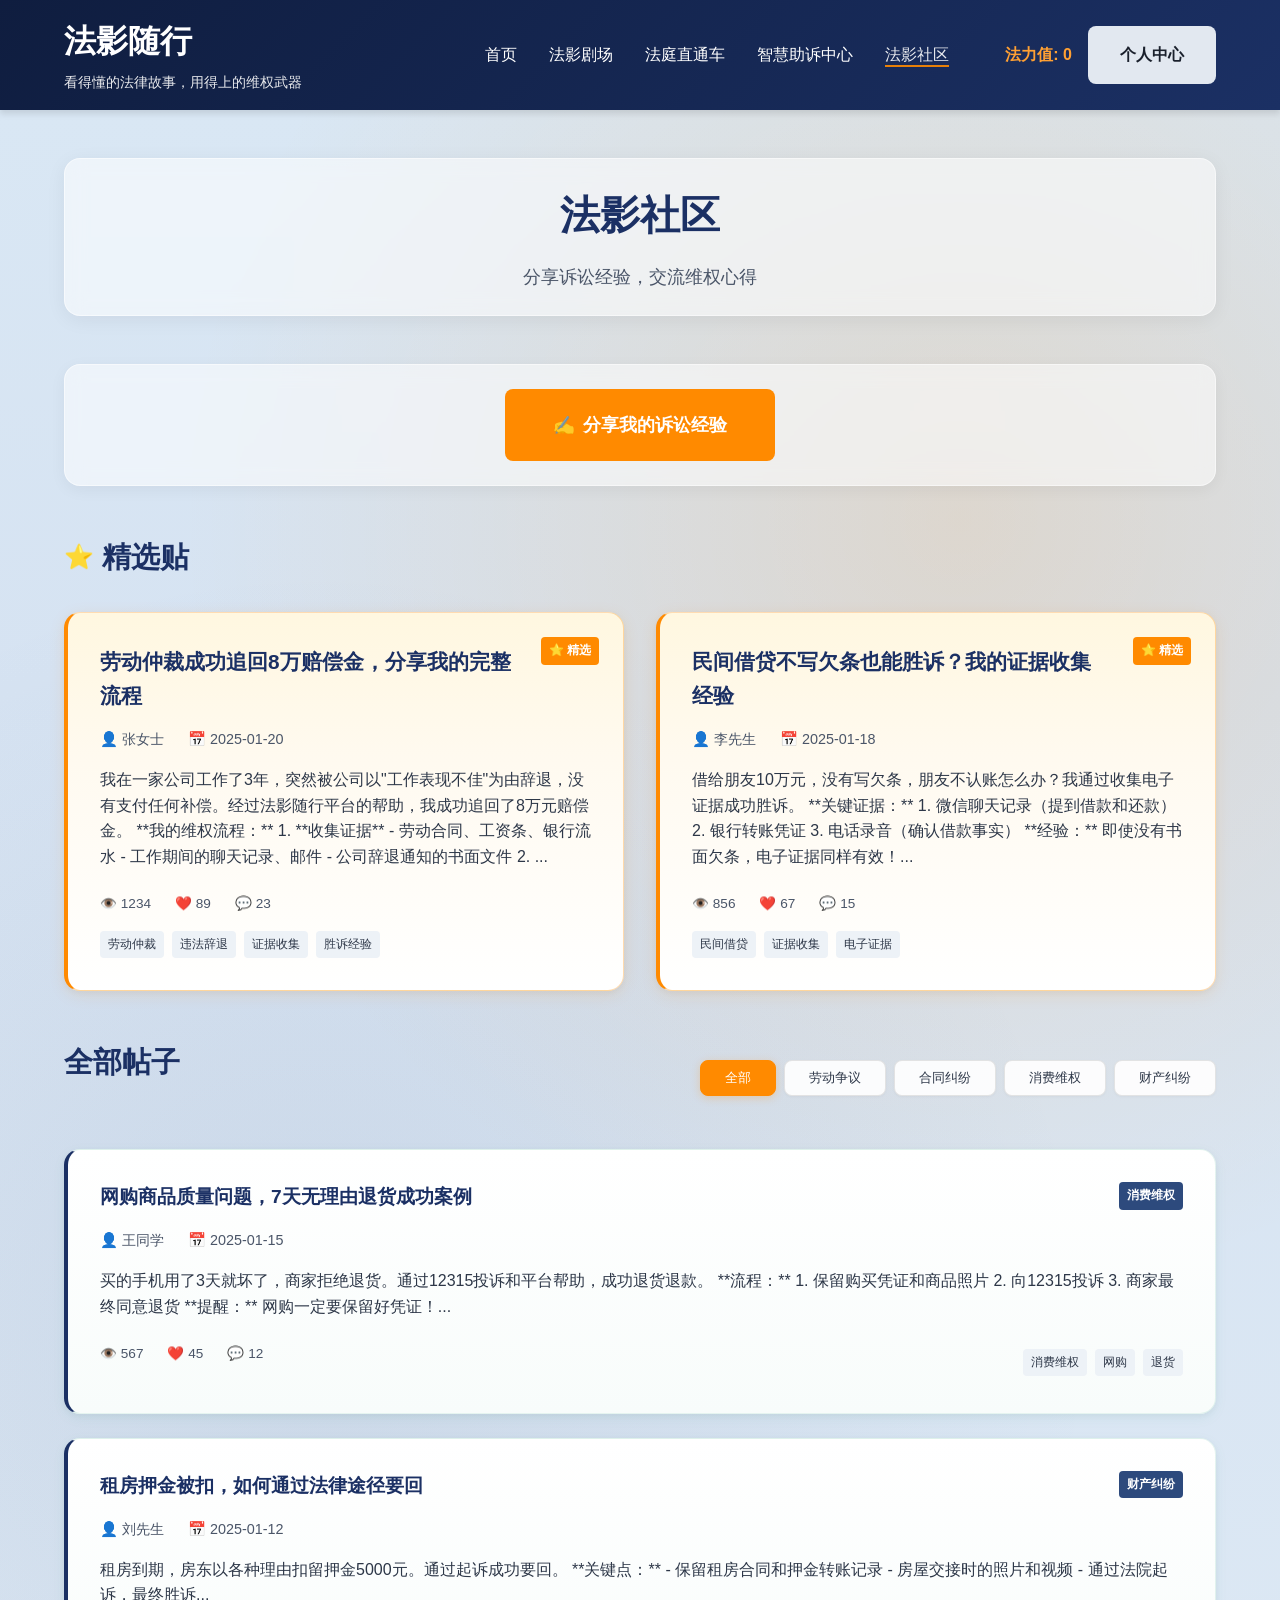
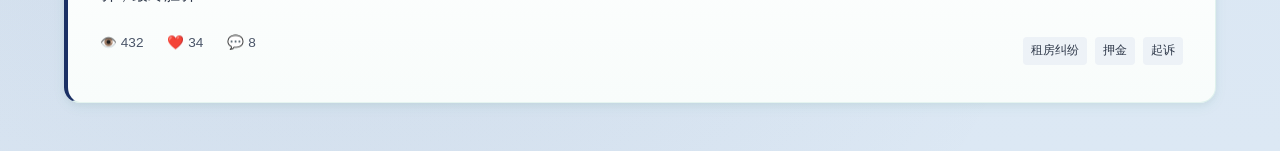
==== commit 3f36b5d7: "Add files via upload" ====
--- a/community.html
+++ b/community.html
@@ -1,281 +1,281 @@
-<!DOCTYPE html>
-<html lang="zh-CN">
-<head>
-    <meta charset="UTF-8">
-    <meta name="viewport" content="width=device-width, initial-scale=1.0">
-    <title>法影社区 - 法影随行</title>
-    <link rel="stylesheet" href="styles/main.css">
-    <link rel="stylesheet" href="styles/components.css">
-</head>
-<body>
-    <!-- 导航栏 -->
-    <nav class="navbar">
-        <div class="container">
-            <div class="nav-brand">
-                <a href="index.html" style="text-decoration: none; color: inherit;">
-                    <h1>法影随行</h1>
-                    <span class="slogan">看得懂的法律故事，用得上的维权武器</span>
-                </a>
-            </div>
-            <ul class="nav-menu">
-                <li><a href="index.html" class="nav-link">首页</a></li>
-                <li><a href="theater.html" class="nav-link">法影剧场</a></li>
-                <li><a href="simulator.html" class="nav-link">正义模拟器</a></li>
-                <li><a href="toolbox.html" class="nav-link">维权工具箱</a></li>
-                <li><a href="community.html" class="nav-link active">法影社区</a></li>
-                <li class="user-info">
-                    <span class="points">法力值: <span id="userPoints">0</span></span>
-                    <a href="#profile" class="btn-secondary" id="profileLink">个人中心</a>
-                </li>
-            </ul>
-            <button class="mobile-menu-toggle" id="mobileMenuToggle">
-                <span></span>
-                <span></span>
-                <span></span>
-            </button>
-        </div>
-    </nav>
-
-    <!-- 法影社区 -->
-    <section class="section community-section">
-        <div class="container">
-            <div class="section-header">
-                <h2 class="section-title">法影社区</h2>
-                <p class="section-subtitle">分享诉讼经验，交流维权心得</p>
-            </div>
-
-            <!-- 发帖按钮 -->
-            <div class="post-action-bar">
-                <button class="btn-primary" id="createPostBtn">
-                    <span>✍️</span>
-                    <span>分享我的诉讼经验</span>
-                </button>
-            </div>
-
-            <!-- 精选贴展示 -->
-            <div class="featured-posts-section">
-                <h3 class="subsection-title">
-                    <span class="title-icon">⭐</span>
-                    精选贴
-                </h3>
-                <div class="featured-posts-grid" id="featuredPosts">
-                    <!-- 精选贴将通过JS动态生成 -->
-                </div>
-            </div>
-
-            <!-- 全部帖子 -->
-            <div class="all-posts-section">
-                <div class="posts-header">
-                    <h3 class="subsection-title">全部帖子</h3>
-                    <div class="posts-filters">
-                        <button class="filter-btn active" data-filter="all">全部</button>
-                        <button class="filter-btn" data-filter="labor">劳动争议</button>
-                        <button class="filter-btn" data-filter="contract">合同纠纷</button>
-                        <button class="filter-btn" data-filter="consumer">消费维权</button>
-                        <button class="filter-btn" data-filter="property">财产纠纷</button>
-                    </div>
-                </div>
-                <div class="posts-list" id="postsList">
-                    <!-- 帖子列表将通过JS动态生成 -->
-                </div>
-            </div>
-        </div>
-    </section>
-
-    <!-- 发帖模态框 -->
-    <div id="createPostModal" class="modal">
-        <div class="modal-content modal-large">
-            <span class="modal-close">&times;</span>
-            <h2>分享诉讼经验</h2>
-            <form id="postForm">
-                <div class="form-group">
-                    <label for="postTitle">标题 *</label>
-                    <input type="text" id="postTitle" name="title" placeholder="请输入标题..." required>
-                </div>
-                <div class="form-group">
-                    <label for="postCategory">分类 *</label>
-                    <select id="postCategory" name="category" required>
-                        <option value="">请选择分类</option>
-                        <option value="labor">劳动争议</option>
-                        <option value="contract">合同纠纷</option>
-                        <option value="consumer">消费维权</option>
-                        <option value="property">财产纠纷</option>
-                        <option value="other">其他</option>
-                    </select>
-                </div>
-                <div class="form-group">
-                    <label for="postContent">内容 *</label>
-                    <textarea id="postContent" name="content" rows="10" placeholder="请详细描述您的诉讼经历、遇到的问题、解决过程和经验总结..." required></textarea>
-                </div>
-                <div class="form-group">
-                    <label for="postTags">标签（可选，用逗号分隔）</label>
-                    <input type="text" id="postTags" name="tags" placeholder="如：劳动仲裁、证据收集、胜诉经验">
-                </div>
-                <div class="form-actions">
-                    <button type="button" class="btn-secondary" id="cancelPostBtn">取消</button>
-                    <button type="submit" class="btn-primary">发布</button>
-                </div>
-            </form>
-        </div>
-    </div>
-
-    <!-- 帖子详情模态框 -->
-    <div id="postDetailModal" class="modal">
-        <div class="modal-content modal-large">
-            <span class="modal-close">&times;</span>
-            <div id="postDetailContent">
-                <!-- 帖子详情将通过JS动态生成 -->
-            </div>
-        </div>
-    </div>
-
-    <!-- 个人中心模态框 -->
-    <div id="profileModal" class="modal">
-        <div class="modal-content">
-            <span class="modal-close">&times;</span>
-            <h2>个人中心</h2>
-            <div class="profile-info">
-                <div class="profile-stats">
-                    <div class="stat-item">
-                        <span class="stat-value" id="totalPoints">0</span>
-                        <span class="stat-label">总法力值</span>
-                    </div>
-                    <div class="stat-item">
-                        <span class="stat-value" id="comicsRead">0</span>
-                        <span class="stat-label">已读漫画</span>
-                    </div>
-                    <div class="stat-item">
-                        <span class="stat-value" id="simulationsDone">0</span>
-                        <span class="stat-label">完成模拟</span>
-                    </div>
-                </div>
-                <div class="profile-points-intro">
-                    <h3>获取法力值</h3>
-                    <ul class="points-intro-list">
-                        <li>📖 阅读漫画 +10</li>
-                        <li>🎮 完成模拟 +20</li>
-                        <li>🃏 答对题目 +5</li>
-                        <li>📅 每日签到 +15</li>
-                    </ul>
-                </div>
-                <div class="profile-exchange-section">
-                    <h3>积分兑换</h3>
-                    <p class="profile-exchange-desc">用法力值兑换免费问答或折扣券</p>
-                    <button type="button" class="btn-primary" id="openExchangeBtn">积分兑换 / 兑换折扣</button>
-                </div>
-                <div class="volunteer-section-profile">
-                    <h3>志愿者认证</h3>
-                    <div id="volunteerStatus"></div>
-                </div>
-                <div class="profile-actions">
-                    <button class="btn-primary" id="checkInBtn">每日签到</button>
-                    <button class="btn-secondary" id="volunteerBtn">申请志愿者认证</button>
-                </div>
-            </div>
-        </div>
-    </div>
-
-    <!-- 志愿者认证模态框 -->
-    <div id="volunteerModal" class="modal">
-        <div class="modal-content modal-large">
-            <span class="modal-close">&times;</span>
-            <div id="volunteerModalContent">
-                <h2>志愿者认证申请</h2>
-                <p class="section-subtitle">加入我们，用专业知识帮助更多人</p>
-                <div class="volunteer-benefits">
-                    <div class="benefit-card">
-                        <div class="benefit-icon">⏱️</div>
-                        <h3>志愿服务时长认证</h3>
-                        <p>获得官方认证的志愿服务时长，可用于评优、保研等</p>
-                    </div>
-                    <div class="benefit-card">
-                        <div class="benefit-icon">💼</div>
-                        <h3>实战经验积累</h3>
-                        <p>通过审核法律文书，积累真实案例处理经验</p>
-                    </div>
-                    <div class="benefit-card">
-                        <div class="benefit-icon">🎓</div>
-                        <h3>专业能力提升</h3>
-                        <p>接触各类法律问题，提升专业能力和法律素养</p>
-                    </div>
-                </div>
-                <form id="certificationForm">
-                    <div class="form-group">
-                        <label for="name">姓名</label>
-                        <input type="text" id="name" name="name" required>
-                    </div>
-                    <div class="form-group">
-                        <label for="school">学校</label>
-                        <input type="text" id="school" name="school" required>
-                    </div>
-                    <div class="form-group">
-                        <label for="major">专业</label>
-                        <input type="text" id="major" name="major" placeholder="如：法学、法律硕士等" required>
-                    </div>
-                    <div class="form-group">
-                        <label for="grade">年级</label>
-                        <select id="grade" name="grade" required>
-                            <option value="">请选择</option>
-                            <option value="本科一年级">本科一年级</option>
-                            <option value="本科二年级">本科二年级</option>
-                            <option value="本科三年级">本科三年级</option>
-                            <option value="本科四年级">本科四年级</option>
-                            <option value="研究生一年级">研究生一年级</option>
-                            <option value="研究生二年级">研究生二年级</option>
-                            <option value="研究生三年级">研究生三年级</option>
-                        </select>
-                    </div>
-                    <div class="form-group">
-                        <label for="studentId">学号</label>
-                        <input type="text" id="studentId" name="studentId" required>
-                    </div>
-                    <div class="form-group">
-                        <label for="idCard">身份证号</label>
-                        <input type="text" id="idCard" name="idCard" pattern="[0-9Xx]{18}" required>
-                    </div>
-                    <div class="form-group">
-                        <label for="phone">联系电话</label>
-                        <input type="tel" id="phone" name="phone" pattern="[0-9]{11}" required>
-                    </div>
-                    <div class="form-group">
-                        <label for="experience">法律相关经验（选填）</label>
-                        <textarea id="experience" name="experience" rows="4" placeholder="如：实习经历、参与的法律援助活动等"></textarea>
-                    </div>
-                    <div class="form-group checkbox-group">
-                        <label>
-                            <input type="checkbox" id="agreeTerms" required>
-                            我已阅读并同意《志愿者服务协议》
-                        </label>
-                    </div>
-                    <div class="form-actions">
-                        <button type="button" class="btn-secondary" onclick="document.getElementById('volunteerModal').style.display='none'">取消</button>
-                        <button type="submit" class="btn-primary">提交认证申请</button>
-                    </div>
-                </form>
-            </div>
-        </div>
-    </div>
-            </div>
-        </div>
-    </div>
-
-    <!-- 志愿者模块（折叠） -->
-    <section id="volunteer" class="section volunteer-section" style="display: none;">
-        <div class="container">
-            <!-- 志愿者内容保持原有功能 -->
-            <div id="unverifiedContent" class="volunteer-content">
-                <div class="section-header">
-                    <h2 class="section-title">成为志愿者</h2>
-                    <p class="section-subtitle">加入我们，用专业知识帮助更多人</p>
-                </div>
-                <!-- 志愿者表单等内容 -->
-            </div>
-        </div>
-    </section>
-
-    <!-- 脚本 -->
-    <script src="scripts/nav.js"></script>
-    <script src="scripts/user.js"></script>
-    <script src="scripts/community.js"></script>
-</body>
-</html>
+<!DOCTYPE html>
+<html lang="zh-CN">
+<head>
+    <meta charset="UTF-8">
+    <meta name="viewport" content="width=device-width, initial-scale=1.0">
+    <title>法影社区 - 法影随行</title>
+    <link rel="stylesheet" href="styles/main.css?v=3">
+    <link rel="stylesheet" href="styles/components.css?v=3">
+</head>
+<body>
+    <!-- 导航栏 -->
+    <nav class="navbar">
+        <div class="container">
+            <div class="nav-brand">
+                <a href="index.html" style="text-decoration: none; color: inherit;">
+                    <h1>法影随行</h1>
+                    <span class="slogan">看得懂的法律故事，用得上的维权武器</span>
+                </a>
+            </div>
+            <ul class="nav-menu">
+                <li><a href="index.html" class="nav-link">首页</a></li>
+                <li><a href="theater.html" class="nav-link">法影剧场</a></li>
+                <li><a href="simulator.html" class="nav-link">法庭直通车</a></li>
+                <li><a href="toolbox.html" class="nav-link">智慧助诉中心</a></li>
+                <li><a href="community.html" class="nav-link active">法影社区</a></li>
+                <li class="user-info">
+                    <span class="points">法力值: <span id="userPoints">0</span></span>
+                    <a href="#profile" class="btn-secondary" id="profileLink">个人中心</a>
+                </li>
+            </ul>
+            <button class="mobile-menu-toggle" id="mobileMenuToggle">
+                <span></span>
+                <span></span>
+                <span></span>
+            </button>
+        </div>
+    </nav>
+
+    <!-- 法影社区 -->
+    <section class="section community-section">
+        <div class="container">
+            <div class="section-header">
+                <h2 class="section-title">法影社区</h2>
+                <p class="section-subtitle">分享诉讼经验，交流维权心得</p>
+            </div>
+
+            <!-- 发帖按钮 -->
+            <div class="post-action-bar">
+                <button class="btn-primary" id="createPostBtn">
+                    <span>✍️</span>
+                    <span>分享我的诉讼经验</span>
+                </button>
+            </div>
+
+            <!-- 精选贴展示 -->
+            <div class="featured-posts-section">
+                <h3 class="subsection-title">
+                    <span class="title-icon">⭐</span>
+                    精选贴
+                </h3>
+                <div class="featured-posts-grid" id="featuredPosts">
+                    <!-- 精选贴将通过JS动态生成 -->
+                </div>
+            </div>
+
+            <!-- 全部帖子 -->
+            <div class="all-posts-section">
+                <div class="posts-header">
+                    <h3 class="subsection-title">全部帖子</h3>
+                    <div class="posts-filters">
+                        <button class="filter-btn active" data-filter="all">全部</button>
+                        <button class="filter-btn" data-filter="labor">劳动争议</button>
+                        <button class="filter-btn" data-filter="contract">合同纠纷</button>
+                        <button class="filter-btn" data-filter="consumer">消费维权</button>
+                        <button class="filter-btn" data-filter="property">财产纠纷</button>
+                    </div>
+                </div>
+                <div class="posts-list" id="postsList">
+                    <!-- 帖子列表将通过JS动态生成 -->
+                </div>
+            </div>
+        </div>
+    </section>
+
+    <!-- 发帖模态框 -->
+    <div id="createPostModal" class="modal">
+        <div class="modal-content modal-large">
+            <span class="modal-close">&times;</span>
+            <h2>分享诉讼经验</h2>
+            <form id="postForm">
+                <div class="form-group">
+                    <label for="postTitle">标题 *</label>
+                    <input type="text" id="postTitle" name="title" placeholder="请输入标题..." required>
+                </div>
+                <div class="form-group">
+                    <label for="postCategory">分类 *</label>
+                    <select id="postCategory" name="category" required>
+                        <option value="">请选择分类</option>
+                        <option value="labor">劳动争议</option>
+                        <option value="contract">合同纠纷</option>
+                        <option value="consumer">消费维权</option>
+                        <option value="property">财产纠纷</option>
+                        <option value="other">其他</option>
+                    </select>
+                </div>
+                <div class="form-group">
+                    <label for="postContent">内容 *</label>
+                    <textarea id="postContent" name="content" rows="10" placeholder="请详细描述您的诉讼经历、遇到的问题、解决过程和经验总结..." required></textarea>
+                </div>
+                <div class="form-group">
+                    <label for="postTags">标签（可选，用逗号分隔）</label>
+                    <input type="text" id="postTags" name="tags" placeholder="如：劳动仲裁、证据收集、胜诉经验">
+                </div>
+                <div class="form-actions">
+                    <button type="button" class="btn-secondary" id="cancelPostBtn">取消</button>
+                    <button type="submit" class="btn-primary">发布</button>
+                </div>
+            </form>
+        </div>
+    </div>
+
+    <!-- 帖子详情模态框 -->
+    <div id="postDetailModal" class="modal">
+        <div class="modal-content modal-large">
+            <span class="modal-close">&times;</span>
+            <div id="postDetailContent">
+                <!-- 帖子详情将通过JS动态生成 -->
+            </div>
+        </div>
+    </div>
+
+    <!-- 个人中心模态框 -->
+    <div id="profileModal" class="modal">
+        <div class="modal-content">
+            <span class="modal-close">&times;</span>
+            <h2>个人中心</h2>
+            <div class="profile-info">
+                <div class="profile-stats">
+                    <div class="stat-item">
+                        <span class="stat-value" id="totalPoints">0</span>
+                        <span class="stat-label">总法力值</span>
+                    </div>
+                    <div class="stat-item">
+                        <span class="stat-value" id="comicsRead">0</span>
+                        <span class="stat-label">已读漫画</span>
+                    </div>
+                    <div class="stat-item">
+                        <span class="stat-value" id="simulationsDone">0</span>
+                        <span class="stat-label">完成模拟</span>
+                    </div>
+                </div>
+                <div class="profile-points-intro">
+                    <h3>获取法力值</h3>
+                    <ul class="points-intro-list">
+                        <li>📖 阅读漫画 +10</li>
+                        <li>🎮 完成模拟 +20</li>
+                        <li>🃏 答对题目 +5</li>
+                        <li>📅 每日签到 +15</li>
+                    </ul>
+                </div>
+                <div class="profile-exchange-section">
+                    <h3>积分兑换</h3>
+                    <p class="profile-exchange-desc">用法力值兑换免费问答或折扣券</p>
+                    <button type="button" class="btn-primary" id="openExchangeBtn">积分兑换 / 兑换折扣</button>
+                </div>
+                <div class="volunteer-section-profile">
+                    <h3>志愿者认证</h3>
+                    <div id="volunteerStatus"></div>
+                </div>
+                <div class="profile-actions">
+                    <button class="btn-primary" id="checkInBtn">每日签到</button>
+                    <button class="btn-secondary" id="volunteerBtn">申请志愿者认证</button>
+                </div>
+            </div>
+        </div>
+    </div>
+
+    <!-- 志愿者认证模态框 -->
+    <div id="volunteerModal" class="modal">
+        <div class="modal-content modal-large">
+            <span class="modal-close">&times;</span>
+            <div id="volunteerModalContent">
+                <h2>志愿者认证申请</h2>
+                <p class="section-subtitle">加入我们，用专业知识帮助更多人</p>
+                <div class="volunteer-benefits">
+                    <div class="benefit-card">
+                        <div class="benefit-icon">⏱️</div>
+                        <h3>志愿服务时长认证</h3>
+                        <p>获得官方认证的志愿服务时长，可用于评优、保研等</p>
+                    </div>
+                    <div class="benefit-card">
+                        <div class="benefit-icon">💼</div>
+                        <h3>实战经验积累</h3>
+                        <p>通过审核法律文书，积累真实案例处理经验</p>
+                    </div>
+                    <div class="benefit-card">
+                        <div class="benefit-icon">🎓</div>
+                        <h3>专业能力提升</h3>
+                        <p>接触各类法律问题，提升专业能力和法律素养</p>
+                    </div>
+                </div>
+                <form id="certificationForm">
+                    <div class="form-group">
+                        <label for="name">姓名</label>
+                        <input type="text" id="name" name="name" required>
+                    </div>
+                    <div class="form-group">
+                        <label for="school">学校</label>
+                        <input type="text" id="school" name="school" required>
+                    </div>
+                    <div class="form-group">
+                        <label for="major">专业</label>
+                        <input type="text" id="major" name="major" placeholder="如：法学、法律硕士等" required>
+                    </div>
+                    <div class="form-group">
+                        <label for="grade">年级</label>
+                        <select id="grade" name="grade" required>
+                            <option value="">请选择</option>
+                            <option value="本科一年级">本科一年级</option>
+                            <option value="本科二年级">本科二年级</option>
+                            <option value="本科三年级">本科三年级</option>
+                            <option value="本科四年级">本科四年级</option>
+                            <option value="研究生一年级">研究生一年级</option>
+                            <option value="研究生二年级">研究生二年级</option>
+                            <option value="研究生三年级">研究生三年级</option>
+                        </select>
+                    </div>
+                    <div class="form-group">
+                        <label for="studentId">学号</label>
+                        <input type="text" id="studentId" name="studentId" required>
+                    </div>
+                    <div class="form-group">
+                        <label for="idCard">身份证号</label>
+                        <input type="text" id="idCard" name="idCard" pattern="[0-9Xx]{18}" required>
+                    </div>
+                    <div class="form-group">
+                        <label for="phone">联系电话</label>
+                        <input type="tel" id="phone" name="phone" pattern="[0-9]{11}" required>
+                    </div>
+                    <div class="form-group">
+                        <label for="experience">法律相关经验（选填）</label>
+                        <textarea id="experience" name="experience" rows="4" placeholder="如：实习经历、参与的法律援助活动等"></textarea>
+                    </div>
+                    <div class="form-group checkbox-group">
+                        <label>
+                            <input type="checkbox" id="agreeTerms" required>
+                            我已阅读并同意《志愿者服务协议》
+                        </label>
+                    </div>
+                    <div class="form-actions">
+                        <button type="button" class="btn-secondary" onclick="document.getElementById('volunteerModal').style.display='none'">取消</button>
+                        <button type="submit" class="btn-primary">提交认证申请</button>
+                    </div>
+                </form>
+            </div>
+        </div>
+    </div>
+            </div>
+        </div>
+    </div>
+
+    <!-- 志愿者模块（折叠） -->
+    <section id="volunteer" class="section volunteer-section" style="display: none;">
+        <div class="container">
+            <!-- 志愿者内容保持原有功能 -->
+            <div id="unverifiedContent" class="volunteer-content">
+                <div class="section-header">
+                    <h2 class="section-title">成为志愿者</h2>
+                    <p class="section-subtitle">加入我们，用专业知识帮助更多人</p>
+                </div>
+                <!-- 志愿者表单等内容 -->
+            </div>
+        </div>
+    </section>
+
+    <!-- 脚本 -->
+    <script src="scripts/nav.js"></script>
+    <script src="scripts/user.js"></script>
+    <script src="scripts/community.js"></script>
+</body>
+</html>
--- a/styles/main.css
+++ b/styles/main.css
@@ -6,15 +6,41 @@
 }
 
 :root {
-    /* 主色调 - 深海蓝 */
-    --primary-blue: #1a365d;
-    --primary-blue-light: #2c5282;
-    --primary-blue-dark: #0f2027;
-    
-    /* 辅助色 - 活力橙 */
-    --accent-orange: #ff6b35;
-    --accent-orange-light: #ff8c5a;
-    --accent-orange-dark: #e55a2b;
+    /* 主色调 - #1B3064 */
+    --primary-blue: #1B3064;
+    --primary-blue-light: #2d4a7d;
+    --primary-blue-dark: #0f1d3f;
+    
+    /* 辅助色 - #B0DAE3（浅蓝绿，用于卡片/区块背景） */
+    --accent-light: #B0DAE3;
+    --accent-light-dark: #8fc4d0;
+    
+    /* 强调色/按钮色 - #FF8A00 */
+    --accent-orange: #FF8A00;
+    --accent-orange-light: #ffa033;
+    --accent-orange-dark: #e67a00;
+    
+    /* 板块强调色 */
+    --card-news: #1B3064;
+    --card-updates: #FF8A00;
+    --card-community: #059669;
+    --card-news-bg: #e0e8f2;
+    --card-updates-bg: #fff4e6;
+    --card-community-bg: #d8ede5;
+    
+    /* 页面背景 - 基于 #D9E7F4 的渐变 */
+    --bg-page: linear-gradient(165deg, #D9E7F4 0%, #e0ecf6 35%, #d6e3f2 70%, #dce8f4 100%);
+    --bg-section: linear-gradient(180deg, #e0ecf6 0%, #d6e3f2 50%, #dce8f4 100%);
+    
+    /* 浅蓝绿辅助色 - #B0DAE3 用于卡片/区块 */
+    --accent-card-bg: #B0DAE3;
+    --accent-card-bg-light: #d4e8ed;
+    
+    /* 遮罩层 - 半透明，可叠加在背景上 */
+    --mask-bg: rgba(255, 255, 255, 0.55);
+    --mask-bg-strong: rgba(255, 255, 255, 0.72);
+    --mask-border: rgba(255, 255, 255, 0.5);
+    --mask-blur: 10px;
     
     /* 中性色 */
     --white: #ffffff;
@@ -56,7 +82,8 @@
 body {
     font-family: var(--font-body);
     color: var(--gray-800);
-    background-color: var(--gray-50);
+    background: var(--bg-page);
+    background-attachment: fixed;
     line-height: 1.6;
     overflow-x: hidden;
 }
--- a/styles/components.css
+++ b/styles/components.css
@@ -1,6 +1,34 @@
-/* 法影剧场样式 */
+/* 法影剧场样式 - 使用新配色 */
 .theater-section {
-    background: var(--white);
+    background: linear-gradient(180deg, #D9E7F4 0%, #d6e3f2 40%, #dce8f4 100%);
+    position: relative;
+    padding: var(--spacing-xl) 0;
+    min-height: 60vh;
+}
+
+.theater-section::before {
+    content: '';
+    position: absolute;
+    inset: 0;
+    background-image: radial-gradient(circle at 15% 20%, rgba(27, 48, 100, 0.12) 0%, transparent 50%),
+                      radial-gradient(circle at 85% 80%, rgba(255, 138, 0, 0.1) 0%, transparent 50%);
+    pointer-events: none;
+}
+
+.theater-section .container {
+    position: relative;
+    z-index: 1;
+}
+
+.theater-section .section-header {
+    margin-bottom: var(--spacing-xl);
+    padding: var(--spacing-md) var(--spacing-lg);
+    background: var(--mask-bg);
+    backdrop-filter: blur(var(--mask-blur));
+    -webkit-backdrop-filter: blur(var(--mask-blur));
+    border-radius: var(--radius-xl);
+    box-shadow: 0 4px 20px rgba(0, 0, 0, 0.06);
+    border: 1px solid var(--mask-border);
 }
 
 /* 标签页样式 */
@@ -9,7 +37,8 @@
     justify-content: center;
     gap: var(--spacing-sm);
     margin-bottom: var(--spacing-xl);
-    border-bottom: 2px solid var(--gray-200);
+    border-bottom: 2px solid rgba(0, 0, 0, 0.08);
+    padding-bottom: 2px;
 }
 
 .tab-btn {
@@ -76,13 +105,14 @@
 
 .filter-btn {
     padding: var(--spacing-xs) var(--spacing-md);
-    border: 2px solid var(--gray-300);
-    background: var(--white);
+    border: 1px solid rgba(0, 0, 0, 0.1);
+    background: rgba(255, 255, 255, 0.9);
     color: var(--gray-700);
     border-radius: var(--radius-md);
     cursor: pointer;
     transition: all 0.3s;
     font-weight: 500;
+    box-shadow: 0 1px 3px rgba(0, 0, 0, 0.04);
 }
 
 .filter-btn:hover,
@@ -90,6 +120,7 @@
     border-color: var(--accent-orange);
     background: var(--accent-orange);
     color: var(--white);
+    box-shadow: 0 2px 8px rgba(255, 138, 0, 0.25);
 }
 
 .comic-grid {
@@ -99,17 +130,19 @@
 }
 
 .comic-card {
-    background: var(--white);
-    border-radius: var(--radius-lg);
+    background: linear-gradient(180deg, #ffffff 0%, #f8fafc 100%);
+    border-radius: var(--radius-xl);
     overflow: hidden;
-    box-shadow: var(--shadow-md);
+    box-shadow: 0 6px 20px rgba(26, 54, 93, 0.1), 0 2px 6px rgba(0, 0, 0, 0.06);
+    border: 1px solid rgba(26, 54, 93, 0.12);
     transition: transform 0.3s, box-shadow 0.3s;
     cursor: pointer;
 }
 
 .comic-card:hover {
-    transform: translateY(-5px);
-    box-shadow: var(--shadow-lg);
+    transform: translateY(-6px);
+    box-shadow: 0 14px 32px rgba(26, 54, 93, 0.18), 0 4px 12px rgba(0, 0, 0, 0.08);
+    border-color: rgba(26, 54, 93, 0.2);
 }
 
 .comic-image {
@@ -170,13 +203,40 @@
     gap: var(--spacing-md);
 }
 
-/* 正义模拟器样式 */
+/* 法庭直通车样式 - 使用新配色 */
 .simulator-section {
-    background: linear-gradient(135deg, var(--gray-50) 0%, var(--white) 100%);
+    background: linear-gradient(180deg, #D9E7F4 0%, #d6e3f2 40%, #dce8f4 100%);
+    position: relative;
     min-height: calc(100vh - 80px);
     display: flex;
     align-items: center;
-    padding: var(--spacing-lg) 0;
+    padding: var(--spacing-xl) 0;
+}
+
+.simulator-section::before {
+    content: '';
+    position: absolute;
+    inset: 0;
+    background-image: radial-gradient(circle at 80% 20%, rgba(27, 48, 100, 0.12) 0%, transparent 50%),
+                      radial-gradient(circle at 20% 80%, rgba(255, 138, 0, 0.1) 0%, transparent 50%);
+    pointer-events: none;
+}
+
+.simulator-section .container {
+    position: relative;
+    z-index: 1;
+}
+
+.simulator-section .section-header-compact {
+    text-align: center;
+    margin-bottom: var(--spacing-xl);
+    padding: var(--spacing-md) var(--spacing-lg);
+    background: var(--mask-bg);
+    backdrop-filter: blur(var(--mask-blur));
+    -webkit-backdrop-filter: blur(var(--mask-blur));
+    border-radius: var(--radius-xl);
+    box-shadow: 0 4px 20px rgba(0, 0, 0, 0.06);
+    border: 1px solid var(--mask-border);
 }
 
 .section-header-compact {
@@ -198,10 +258,11 @@
 
 /* 统一容器框 */
 .simulator-container {
-    background: var(--white);
+    background: linear-gradient(180deg, #ffffff 0%, #f8fafc 100%);
     border-radius: var(--radius-xl);
     padding: var(--spacing-xl);
-    box-shadow: var(--shadow-xl);
+    box-shadow: 0 8px 32px rgba(26, 54, 93, 0.12), 0 2px 12px rgba(0, 0, 0, 0.06);
+    border: 1px solid rgba(26, 54, 93, 0.12);
     max-width: 1200px;
     margin: 0 auto;
     display: grid;
@@ -210,9 +271,9 @@
     align-items: stretch;
 }
 
-/* 修罗场模式 - 主要功能 */
+/* 诉前模拟 - 主要功能 */
 .scenario-main-box {
-    background: linear-gradient(135deg, var(--primary-blue-dark) 0%, var(--primary-blue) 50%, var(--primary-blue-light) 100%);
+    background: url('../图片/5c4a4039773637f84803c5c754f019f1.jpg') center center / cover no-repeat;
     color: var(--white);
     border-radius: var(--radius-lg);
     padding: var(--spacing-lg);
@@ -229,22 +290,25 @@
 .scenario-main-box::before {
     content: '';
     position: absolute;
-    top: -30%;
-    right: -20%;
-    width: 250px;
-    height: 250px;
-    background: radial-gradient(circle, rgba(255, 255, 255, 0.15) 0%, transparent 70%);
-    border-radius: 50%;
+    inset: 0;
+    background: rgba(15, 32, 39, 0.5);
+    border-radius: var(--radius-lg);
+    z-index: 0;
+}
+
+.scenario-main-box > * {
+    position: relative;
+    z-index: 1;
 }
 
 .scenario-main-box:hover {
-    transform: translateY(-3px);
-    box-shadow: 0 15px 30px rgba(0, 0, 0, 0.15);
+    transform: translateY(-5px);
+    box-shadow: 0 20px 40px rgba(15, 32, 39, 0.25), 0 8px 16px rgba(0, 0, 0, 0.1);
 }
 
 .scenario-badge-compact {
     display: inline-block;
-    background: rgba(255, 107, 53, 0.95);
+    background: rgba(255, 138, 0, 0.95);
     color: var(--white);
     padding: 0.4rem 0.8rem;
     border-radius: var(--radius-md);
@@ -316,27 +380,28 @@
 .btn-primary-compact:hover {
     background: var(--accent-orange-dark);
     transform: translateY(-2px);
-    box-shadow: 0 4px 12px rgba(255, 107, 53, 0.4);
+    box-shadow: 0 4px 12px rgba(255, 138, 0, 0.4);
 }
 
 /* 其他功能卡片 */
 .mode-box {
-    background: var(--gray-50);
-    border-radius: var(--radius-lg);
+    background: linear-gradient(180deg, #f0f9ff 0%, #f8fafc 50%, #ffffff 100%);
+    border-radius: var(--radius-xl);
     padding: var(--spacing-lg);
     display: flex;
     flex-direction: column;
     justify-content: space-between;
     cursor: pointer;
     transition: all 0.3s;
-    border: 2px solid var(--gray-200);
+    border: 1px solid rgba(26, 54, 93, 0.12);
+    box-shadow: 0 4px 16px rgba(26, 54, 93, 0.08), 0 2px 6px rgba(0, 0, 0, 0.04);
     min-height: 400px;
 }
 
 .mode-box:hover {
-    transform: translateY(-3px);
-    box-shadow: var(--shadow-md);
-    border-color: var(--primary-blue-light);
+    transform: translateY(-5px);
+    box-shadow: 0 12px 28px rgba(26, 54, 93, 0.15), 0 4px 12px rgba(0, 0, 0, 0.06);
+    border-color: rgba(44, 82, 130, 0.25);
     background: var(--white);
 }
 
@@ -573,9 +638,37 @@
     text-align: center;
 }
 
-/* 逻辑罗盘样式 */
+/* 逻辑罗盘样式 - 使用新配色 */
 .compass-section {
-    background: var(--white);
+    background: linear-gradient(180deg, #D9E7F4 0%, #d6e3f2 40%, #dce8f4 100%);
+    position: relative;
+    padding: var(--spacing-xl) 0;
+    min-height: 60vh;
+}
+
+.compass-section::before {
+    content: '';
+    position: absolute;
+    inset: 0;
+    background-image: radial-gradient(circle at 20% 25%, rgba(27, 48, 100, 0.12) 0%, transparent 50%),
+                      radial-gradient(circle at 80% 75%, rgba(255, 138, 0, 0.1) 0%, transparent 50%);
+    pointer-events: none;
+}
+
+.compass-section .container {
+    position: relative;
+    z-index: 1;
+}
+
+.compass-section .section-header {
+    margin-bottom: var(--spacing-xl);
+    padding: var(--spacing-md) var(--spacing-lg);
+    background: var(--mask-bg);
+    backdrop-filter: blur(var(--mask-blur));
+    -webkit-backdrop-filter: blur(var(--mask-blur));
+    border-radius: var(--radius-xl);
+    box-shadow: 0 4px 20px rgba(0, 0, 0, 0.06);
+    border: 1px solid var(--mask-border);
 }
 
 .compass-search {
@@ -585,27 +678,40 @@
     max-width: 800px;
     margin-left: auto;
     margin-right: auto;
+    padding: var(--spacing-md);
+    background: var(--mask-bg);
+    backdrop-filter: blur(var(--mask-blur));
+    -webkit-backdrop-filter: blur(var(--mask-blur));
+    border-radius: var(--radius-xl);
+    box-shadow: 0 2px 12px rgba(0, 0, 0, 0.05);
+    border: 1px solid var(--mask-border);
 }
 
 .search-input {
     flex: 1;
     padding: var(--spacing-sm) var(--spacing-md);
-    border: 2px solid var(--gray-300);
+    border: 1px solid rgba(26, 54, 93, 0.15);
     border-radius: var(--radius-md);
     font-size: 1rem;
-    transition: border-color 0.3s;
+    transition: border-color 0.3s, box-shadow 0.3s;
+    background: var(--white);
 }
 
 .search-input:focus {
     outline: none;
     border-color: var(--accent-orange);
-}
-
-.compass-demo {
+    box-shadow: 0 0 0 3px rgba(255, 138, 0, 0.15);
+}
+
+/* 罗盘主内容区：独立页 + 法影剧场内 tab 共用 */
+.compass-section .compass-demo,
+.theater-section .compass-demo {
     min-height: 400px;
-    background: var(--gray-50);
-    border-radius: var(--radius-lg);
+    background: linear-gradient(180deg, #ffffff 0%, #f8fafc 100%);
+    border-radius: var(--radius-xl);
     padding: var(--spacing-lg);
+    box-shadow: 0 6px 20px rgba(26, 54, 93, 0.1), 0 2px 6px rgba(0, 0, 0, 0.05);
+    border: 1px solid rgba(26, 54, 93, 0.12);
 }
 
 .demo-placeholder {
@@ -613,6 +719,7 @@
     align-items: center;
     justify-content: center;
     height: 100%;
+    min-height: 360px;
     color: var(--gray-500);
     font-size: 1.1rem;
 }
@@ -624,25 +731,30 @@
 }
 
 .compass-document {
-    background: var(--white);
+    background: linear-gradient(180deg, #ffffff 0%, #f8fafc 100%);
     padding: var(--spacing-md);
-    border-radius: var(--radius-md);
-    max-height: 500px;
+    border-radius: var(--radius-lg);
+    height: 100%;
     overflow-y: auto;
+    box-shadow: 0 2px 10px rgba(0, 0, 0, 0.05);
+    border: 1px solid rgba(26, 54, 93, 0.1);
 }
 
 .compass-visualization {
-    background: var(--white);
+    background: linear-gradient(180deg, #ffffff 0%, #f8fafc 100%);
     padding: var(--spacing-md);
-    border-radius: var(--radius-md);
+    border-radius: var(--radius-lg);
+    box-shadow: 0 2px 10px rgba(0, 0, 0, 0.05);
+    border: 1px solid rgba(26, 54, 93, 0.1);
 }
 
 .dimension-item {
     margin-bottom: var(--spacing-md);
     padding: var(--spacing-md);
-    background: var(--gray-50);
+    background: linear-gradient(90deg, rgba(255, 138, 0, 0.06) 0%, var(--gray-50) 20%);
     border-radius: var(--radius-md);
     border-left: 4px solid var(--accent-orange);
+    box-shadow: 0 1px 4px rgba(0, 0, 0, 0.04);
 }
 
 .dimension-title {
@@ -656,7 +768,197 @@
     line-height: 1.6;
 }
 
-/* 维权工具箱样式 */
+/* 法条通俗百科 - 侧边栏布局 */
+.compass-content-wrapper {
+    display: grid;
+    grid-template-columns: 1fr 320px;
+    gap: var(--spacing-lg);
+    align-items: stretch;
+}
+
+.legal-glossary-sidebar {
+    background: linear-gradient(180deg, #ffffff 0%, #f8fafc 100%);
+    border-radius: var(--radius-xl);
+    padding: var(--spacing-md);
+    box-shadow: 0 4px 16px rgba(26, 54, 93, 0.08), 0 2px 6px rgba(0, 0, 0, 0.04);
+    border: 1px solid rgba(26, 54, 93, 0.12);
+    position: sticky;
+    top: calc(60px + var(--spacing-md));
+    max-height: calc(100vh - 120px);
+    overflow-y: auto;
+}
+
+.glossary-header {
+    margin-bottom: var(--spacing-md);
+    padding-bottom: var(--spacing-sm);
+    border-bottom: 2px solid var(--gray-200);
+}
+
+.glossary-header h3 {
+    color: var(--primary-blue);
+    font-size: 1.1rem;
+    margin-bottom: var(--spacing-xs);
+}
+
+.glossary-subtitle {
+    font-size: 0.85rem;
+    color: var(--gray-600);
+}
+
+.glossary-current-case,
+.glossary-all-terms {
+    margin-bottom: var(--spacing-md);
+}
+
+.glossary-current-case h4,
+.glossary-all-terms h4 {
+    font-size: 0.95rem;
+    color: var(--primary-blue);
+    margin-bottom: var(--spacing-sm);
+    font-weight: 600;
+}
+
+.glossary-terms-list {
+    display: flex;
+    flex-direction: column;
+    gap: var(--spacing-xs);
+}
+
+.glossary-empty {
+    font-size: 0.85rem;
+    color: var(--gray-500);
+    text-align: center;
+    padding: var(--spacing-sm);
+    font-style: italic;
+}
+
+.glossary-term-item {
+    padding: var(--spacing-xs) var(--spacing-sm);
+    background: var(--gray-50);
+    border-radius: var(--radius-sm);
+    border-left: 3px solid var(--accent-orange);
+    cursor: pointer;
+    transition: background 0.2s;
+}
+
+.glossary-term-item:hover {
+    background: var(--gray-100);
+}
+
+.term-name {
+    display: block;
+    font-weight: 600;
+    color: var(--primary-blue);
+    font-size: 0.9rem;
+    margin-bottom: 2px;
+}
+
+.term-explanation {
+    display: block;
+    font-size: 0.8rem;
+    color: var(--gray-700);
+    line-height: 1.4;
+}
+
+.glossary-search {
+    margin-bottom: var(--spacing-md);
+    padding-bottom: var(--spacing-md);
+    border-bottom: 1px solid var(--gray-200);
+}
+
+.glossary-search-input {
+    width: 100%;
+    padding: var(--spacing-xs) var(--spacing-sm);
+    border: 1px solid var(--gray-300);
+    border-radius: var(--radius-md);
+    font-size: 0.85rem;
+    transition: border-color 0.3s;
+}
+
+.glossary-search-input:focus {
+    outline: none;
+    border-color: var(--accent-orange);
+}
+
+/* 专业名词标记 - 可悬停显示解释 */
+.legal-term {
+    color: var(--primary-blue);
+    font-weight: 600;
+    cursor: help;
+    border-bottom: 1px dashed var(--primary-blue-light);
+    position: relative;
+    transition: background 0.2s;
+}
+
+.legal-term:hover {
+    background: rgba(27, 48, 100, 0.1);
+    border-bottom-color: var(--accent-orange);
+}
+
+/* Tooltip - 悬停时显示解释 */
+.legal-tooltip {
+    position: fixed;
+    background: linear-gradient(135deg, var(--primary-blue-dark) 0%, var(--primary-blue) 100%);
+    color: var(--white);
+    padding: var(--spacing-sm) var(--spacing-md);
+    border-radius: var(--radius-md);
+    box-shadow: 0 8px 24px rgba(0, 0, 0, 0.2);
+    z-index: 10000;
+    max-width: 280px;
+    font-size: 0.9rem;
+    line-height: 1.5;
+    pointer-events: none;
+    animation: tooltipFadeIn 0.2s ease-out;
+}
+
+.legal-tooltip::after {
+    content: '';
+    position: absolute;
+    bottom: -6px;
+    left: 50%;
+    transform: translateX(-50%);
+    width: 0;
+    height: 0;
+    border-left: 6px solid transparent;
+    border-right: 6px solid transparent;
+    border-top: 6px solid var(--primary-blue);
+}
+
+.tooltip-term {
+    font-weight: bold;
+    margin-bottom: var(--spacing-xs);
+    font-size: 1rem;
+}
+
+.tooltip-explanation {
+    opacity: 0.95;
+    line-height: 1.6;
+}
+
+@keyframes tooltipFadeIn {
+    from {
+        opacity: 0;
+        transform: translateY(-4px);
+    }
+    to {
+        opacity: 1;
+        transform: translateY(0);
+    }
+}
+
+/* 响应式：小屏幕时侧边栏移到下方 */
+@media (max-width: 968px) {
+    .compass-content-wrapper {
+        grid-template-columns: 1fr;
+    }
+
+    .legal-glossary-sidebar {
+        position: static;
+        max-height: none;
+    }
+}
+
+/* 智慧助诉中心样式 */
 .toolbox-section {
     background: linear-gradient(135deg, var(--primary-blue-light) 0%, var(--primary-blue) 100%);
     color: var(--white);
@@ -903,6 +1205,93 @@
     background: var(--accent-orange-dark);
 }
 
+.btn-recharge-sm {
+    margin-top: var(--spacing-xs);
+}
+
+/* 收费模式：单项/综合/深度长期 */
+.service-tier {
+    padding: var(--spacing-sm) 0;
+    border-bottom: 1px solid rgba(255, 255, 255, 0.2);
+    color: var(--white);
+}
+
+.service-tier:last-child {
+    border-bottom: none;
+}
+
+.service-tier-header {
+    display: flex;
+    justify-content: space-between;
+    align-items: center;
+    flex-wrap: wrap;
+    gap: var(--spacing-xs);
+    margin-bottom: var(--spacing-xs);
+}
+
+.service-tier-name {
+    font-weight: 600;
+    font-size: 0.95rem;
+}
+
+.service-tier-price {
+    color: var(--accent-orange-light);
+    font-weight: 700;
+    font-size: 1rem;
+}
+
+.service-tier-desc {
+    font-size: 0.85rem;
+    line-height: 1.5;
+    opacity: 0.95;
+    margin-bottom: var(--spacing-xs);
+}
+
+.service-tier-apply {
+    font-size: 0.8rem;
+    opacity: 0.9;
+    margin-bottom: var(--spacing-sm);
+}
+
+.service-tier-apply strong {
+    color: var(--accent-orange-light);
+}
+
+.service-tier-deep .service-tier-desc {
+    margin-bottom: var(--spacing-sm);
+}
+
+.service-tier-plans {
+    list-style: none;
+    padding: 0;
+    margin: 0;
+}
+
+.service-tier-plans li {
+    display: flex;
+    flex-wrap: wrap;
+    align-items: center;
+    justify-content: space-between;
+    gap: var(--spacing-xs);
+    padding: var(--spacing-xs) 0;
+    border-bottom: 1px solid rgba(255, 255, 255, 0.15);
+    color: var(--white);
+    font-size: 0.9rem;
+}
+
+.service-tier-plans li:last-child {
+    border-bottom: none;
+}
+
+.service-tier-plans .plan-name {
+    font-weight: 500;
+}
+
+.service-tier-plans .plan-price {
+    color: var(--accent-orange-light);
+    font-size: 0.85rem;
+}
+
 /* 个人中心样式 */
 .profile-info {
     padding: var(--spacing-md) 0;
@@ -1014,7 +1403,7 @@
     display: block;
 }
 
-/* 卡牌答题：选择题 + 翻牌解释 */
+/* 法理要件速记：选择题 + 翻牌解释 */
 .card-game-progress {
     text-align: center;
     color: var(--gray-600);
@@ -1185,37 +1574,52 @@
 
 /* 首页三大板块样式（紧凑版） */
 .main-sections {
-    background: var(--white);
-    padding: var(--spacing-lg) 0;
-    margin-top: var(--spacing-lg);
+    background: var(--bg-section);
+    padding: var(--spacing-xl) 0;
+    margin-top: 0;
+    position: relative;
+}
+
+.main-sections::before {
+    content: '';
+    position: absolute;
+    top: 0;
+    left: 0;
+    right: 0;
+    height: 100%;
+    background-image: radial-gradient(circle at 20% 30%, rgba(27, 48, 100, 0.1) 0%, transparent 55%),
+                      radial-gradient(circle at 80% 70%, rgba(255, 138, 0, 0.08) 0%, transparent 55%);
+    pointer-events: none;
 }
 
 .main-sections-grid {
     display: grid;
     grid-template-columns: repeat(3, 1fr);
-    gap: var(--spacing-md);
+    gap: var(--spacing-lg);
     max-width: 1000px;
     margin: 0 auto;
+    position: relative;
+    z-index: 1;
 }
 
 .main-section-card {
     background: var(--white);
-    border-radius: var(--radius-lg);
+    border-radius: var(--radius-xl);
     padding: var(--spacing-md);
-    box-shadow: var(--shadow-md);
+    box-shadow: 0 4px 14px rgba(0, 0, 0, 0.06), 0 1px 3px rgba(0, 0, 0, 0.04);
     text-decoration: none;
     color: inherit;
     display: flex;
     flex-direction: column;
-    transition: transform 0.3s, box-shadow 0.3s;
-    border: 2px solid transparent;
+    transition: transform 0.3s, box-shadow 0.3s, border-color 0.3s;
+    border: 2px solid rgba(0, 0, 0, 0.06);
     min-height: 260px;
 }
 
 .main-section-card:hover {
-    transform: translateY(-4px);
-    box-shadow: var(--shadow-lg);
-    border-color: var(--primary-blue-light);
+    transform: translateY(-6px);
+    box-shadow: 0 12px 28px rgba(0, 0, 0, 0.1), 0 4px 8px rgba(0, 0, 0, 0.06);
+    border-color: rgba(0, 0, 0, 0.08);
 }
 
 /* 首页顶部轮播（占位，可替换为真实图片） */
@@ -1223,7 +1627,16 @@
     position: relative;
     width: 100%;
     overflow: hidden;
-    background: linear-gradient(135deg, var(--primary-blue-dark) 0%, var(--primary-blue) 50%, var(--primary-blue-light) 100%);
+    background: linear-gradient(135deg, var(--primary-blue-dark) 0%, var(--primary-blue) 40%, var(--primary-blue-light) 100%);
+    box-shadow: 0 4px 20px rgba(27, 48, 100, 0.25);
+}
+
+.home-carousel-wrap::after {
+    content: '';
+    position: absolute;
+    inset: 0;
+    background-image: linear-gradient(180deg, transparent 0%, rgba(0,0,0,0.08) 100%);
+    pointer-events: none;
 }
 
 .home-carousel {
@@ -1247,9 +1660,47 @@
 .home-carousel-slide {
     flex: 0 0 33.333%;
     min-width: 33.333%;
-    min-height: 280px;
+    min-height: 220px;
     scroll-snap-align: start;
     scroll-snap-stop: always;
+}
+
+.home-carousel-slide-link {
+    position: relative;
+    display: block;
+    width: 100%;
+    height: 100%;
+    color: #ffffff;
+    text-decoration: none;
+}
+
+.home-carousel-caption {
+    position: absolute;
+    left: 24px;
+    right: 24px;
+    bottom: 24px;
+    max-width: 640px;
+    padding: 12px 16px;
+    border-radius: 12px;
+    background: linear-gradient(135deg, rgba(0, 0, 0, 0.65), rgba(0, 0, 0, 0.35));
+    backdrop-filter: blur(6px);
+}
+
+.home-carousel-caption-title {
+    font-size: 1.05rem;
+    font-weight: 600;
+    margin-bottom: 4px;
+}
+
+.home-carousel-caption-meta {
+    font-size: 0.85rem;
+    opacity: 0.9;
+}
+
+.home-carousel-slide-image {
+    background-size: cover;
+    background-position: center center;
+    background-repeat: no-repeat;
 }
 
 .home-carousel-slide-placeholder {
@@ -1300,15 +1751,30 @@
 }
 
 .news-card-large {
+    border-top: 4px solid var(--card-news);
+    background: linear-gradient(180deg, #dbeafe 0%, #eff6ff 45%, #ffffff 100%);
+}
+
+.news-card-large:hover {
+    box-shadow: 0 12px 28px rgba(27, 48, 100, 0.18), 0 4px 8px rgba(0, 0, 0, 0.06);
+}
+
+.updates-card-large {
+    border-top: 4px solid var(--card-updates);
+    background: linear-gradient(180deg, #ffedd5 0%, #fff7ed 45%, #ffffff 100%);
+}
+
+.updates-card-large:hover {
+    box-shadow: 0 12px 28px rgba(255, 138, 0, 0.18), 0 4px 8px rgba(0, 0, 0, 0.06);
+}
+
+.community-card-large {
     border-top: 4px solid var(--accent-orange);
-}
-
-.updates-card-large {
-    border-top: 4px solid var(--primary-blue);
-}
-
-.community-card-large {
-    border-top: 4px solid #059669;
+    background: linear-gradient(180deg, #fff7e0 0%, #fffaf0 45%, #ffffff 100%);
+}
+
+.community-card-large:hover {
+    box-shadow: 0 12px 28px rgba(255, 138, 0, 0.18), 0 4px 8px rgba(0, 0, 0, 0.06);
 }
 
 .section-card-icon {
@@ -1317,6 +1783,10 @@
     text-align: center;
 }
 
+.news-card-large .section-card-title { color: var(--card-news); }
+.updates-card-large .section-card-title { color: var(--card-updates); }
+.community-card-large .section-card-title { color: var(--accent-orange); }
+
 .section-card-title {
     font-size: 1.25rem;
     font-weight: bold;
@@ -1345,17 +1815,21 @@
     align-items: center;
     gap: var(--spacing-xs);
     padding: var(--spacing-xs) var(--spacing-sm);
-    background: var(--gray-50);
+    background: rgba(255, 255, 255, 0.7);
     border-radius: var(--radius-sm);
     transition: background 0.3s;
 }
 
+.news-card-large .preview-item { border-left: 3px solid rgba(27, 48, 100, 0.35); }
+.updates-card-large .preview-item { border-left: 3px solid rgba(255, 138, 0, 0.35); }
+.community-card-large .preview-item { border-left: 3px solid rgba(255, 138, 0, 0.35); }
+
 .main-section-card:hover .preview-item {
-    background: var(--gray-100);
+    background: rgba(255, 255, 255, 0.95);
 }
 
 .preview-item.urgent {
-    background: rgba(255, 107, 53, 0.1);
+    background: rgba(255, 138, 0, 0.1);
 }
 
 .preview-badge {
@@ -1383,10 +1857,13 @@
     text-align: center;
     padding-top: var(--spacing-sm);
     border-top: 1px solid var(--gray-200);
-    color: var(--accent-orange);
     font-weight: 600;
     font-size: 0.9rem;
 }
+
+.news-card-large .section-card-footer { color: var(--card-news); }
+.updates-card-large .section-card-footer { color: var(--card-updates); }
+.community-card-large .section-card-footer { color: var(--card-community); }
 
 /* 首页样式 */
 .aid-section {
@@ -1919,14 +2396,49 @@
     }
 }
 
-/* 法影社区样式 */
+/* 法影社区样式 - 使用新配色，搭配绿色点缀 */
 .community-section {
-    background: var(--white);
+    background: linear-gradient(180deg, #D9E7F4 0%, #d6e3f2 35%, #dce8f4 100%);
+    position: relative;
+    padding: var(--spacing-xl) 0;
+    min-height: 50vh;
+}
+
+.community-section::before {
+    content: '';
+    position: absolute;
+    inset: 0;
+    background-image: radial-gradient(circle at 75% 25%, rgba(255, 138, 0, 0.15) 0%, transparent 50%),
+                      radial-gradient(circle at 25% 75%, rgba(27, 48, 100, 0.08) 0%, transparent 50%);
+    pointer-events: none;
+}
+
+.community-section .container {
+    position: relative;
+    z-index: 1;
+}
+
+.community-section .section-header {
+    margin-bottom: var(--spacing-xl);
+    padding: var(--spacing-md) var(--spacing-lg);
+    background: var(--mask-bg);
+    backdrop-filter: blur(var(--mask-blur));
+    -webkit-backdrop-filter: blur(var(--mask-blur));
+    border-radius: var(--radius-xl);
+    box-shadow: 0 4px 20px rgba(0, 0, 0, 0.06);
+    border: 1px solid var(--mask-border);
 }
 
 .post-action-bar {
     text-align: center;
     margin-bottom: var(--spacing-xl);
+    padding: var(--spacing-md);
+    background: var(--mask-bg);
+    backdrop-filter: blur(var(--mask-blur));
+    -webkit-backdrop-filter: blur(var(--mask-blur));
+    border-radius: var(--radius-xl);
+    box-shadow: 0 4px 16px rgba(0, 0, 0, 0.05);
+    border: 1px solid var(--mask-border);
 }
 
 .post-action-bar .btn-primary {
@@ -1962,10 +2474,11 @@
 }
 
 .featured-post-card {
-    background: linear-gradient(135deg, #fff9e6 0%, var(--white) 100%);
+    background: linear-gradient(180deg, #fff7e0 0%, #fffaf0 40%, #ffffff 100%);
     padding: var(--spacing-lg);
-    border-radius: var(--radius-lg);
-    box-shadow: var(--shadow-md);
+    border-radius: var(--radius-xl);
+    box-shadow: 0 4px 16px rgba(255, 138, 0, 0.12), 0 2px 6px rgba(0, 0, 0, 0.04);
+    border: 1px solid rgba(255, 138, 0, 0.3);
     border-left: 4px solid var(--accent-orange);
     cursor: pointer;
     transition: transform 0.3s, box-shadow 0.3s;
@@ -1974,7 +2487,8 @@
 
 .featured-post-card:hover {
     transform: translateY(-5px);
-    box-shadow: var(--shadow-lg);
+    box-shadow: 0 12px 28px rgba(255, 138, 0, 0.25), 0 4px 12px rgba(0, 0, 0, 0.06);
+    border-color: rgba(255, 138, 0, 0.4);
 }
 
 .featured-badge {
@@ -2059,10 +2573,11 @@
 }
 
 .post-item {
-    background: var(--white);
+    background: linear-gradient(180deg, #ffffff 0%, #f8fcfb 100%);
     padding: var(--spacing-lg);
-    border-radius: var(--radius-lg);
-    box-shadow: var(--shadow-md);
+    border-radius: var(--radius-xl);
+    box-shadow: 0 4px 14px rgba(5, 150, 105, 0.06), 0 2px 6px rgba(0, 0, 0, 0.04);
+    border: 1px solid rgba(5, 150, 105, 0.1);
     border-left: 4px solid var(--primary-blue);
     cursor: pointer;
     transition: transform 0.3s, box-shadow 0.3s;
@@ -2070,7 +2585,7 @@
 
 .post-item:hover {
     transform: translateX(5px);
-    box-shadow: var(--shadow-lg);
+    box-shadow: 0 8px 24px rgba(5, 150, 105, 0.12), 0 2px 8px rgba(0, 0, 0, 0.04);
 }
 
 .post-item .post-header {
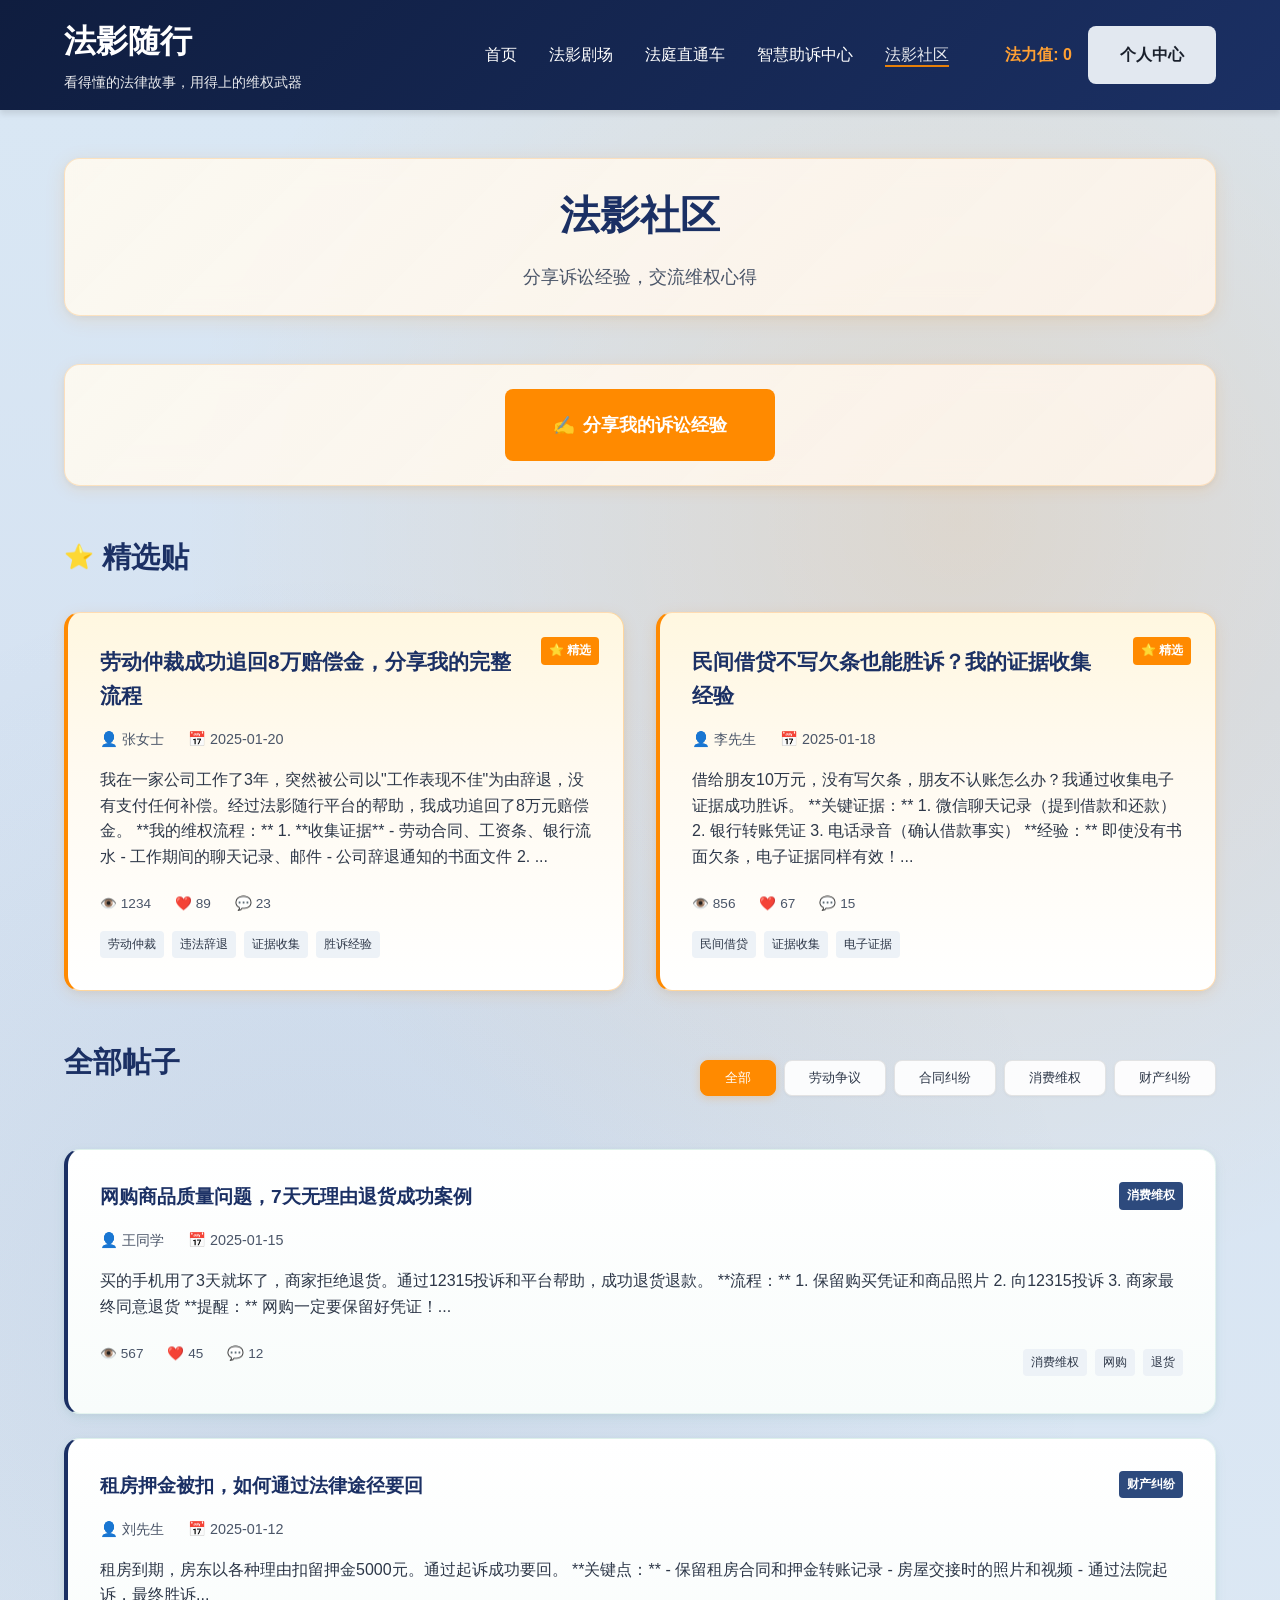
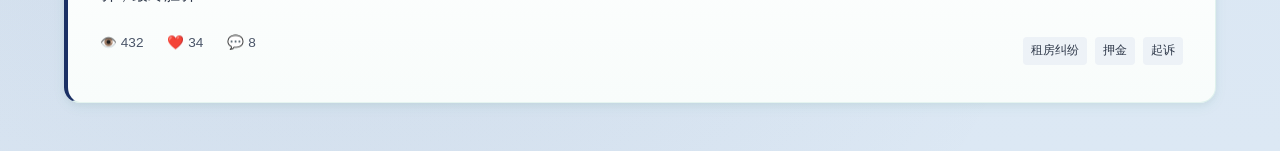
==== commit d51f81ac: "Add files via upload" ====
--- a/community.html
+++ b/community.html
@@ -5,7 +5,7 @@
     <meta name="viewport" content="width=device-width, initial-scale=1.0">
     <title>法影社区 - 法影随行</title>
     <link rel="stylesheet" href="styles/main.css?v=3">
-    <link rel="stylesheet" href="styles/components.css?v=3">
+    <link rel="stylesheet" href="styles/components.css?v=8">
 </head>
 <body>
     <!-- 导航栏 -->
--- a/styles/components.css
+++ b/styles/components.css
@@ -23,12 +23,12 @@
 .theater-section .section-header {
     margin-bottom: var(--spacing-xl);
     padding: var(--spacing-md) var(--spacing-lg);
-    background: var(--mask-bg);
-    backdrop-filter: blur(var(--mask-blur));
-    -webkit-backdrop-filter: blur(var(--mask-blur));
+    background: linear-gradient(135deg, rgba(255, 250, 240, 0.9) 0%, rgba(255, 245, 235, 0.85) 100%);
+    backdrop-filter: blur(12px);
+    -webkit-backdrop-filter: blur(12px);
     border-radius: var(--radius-xl);
-    box-shadow: 0 4px 20px rgba(0, 0, 0, 0.06);
-    border: 1px solid var(--mask-border);
+    box-shadow: 0 4px 20px rgba(255, 138, 0, 0.12), 0 2px 8px rgba(0, 0, 0, 0.05);
+    border: 1px solid rgba(255, 138, 0, 0.2);
 }
 
 /* 标签页样式 */
@@ -231,12 +231,12 @@
     text-align: center;
     margin-bottom: var(--spacing-xl);
     padding: var(--spacing-md) var(--spacing-lg);
-    background: var(--mask-bg);
-    backdrop-filter: blur(var(--mask-blur));
-    -webkit-backdrop-filter: blur(var(--mask-blur));
+    background: linear-gradient(135deg, rgba(255, 250, 240, 0.9) 0%, rgba(255, 245, 235, 0.85) 100%);
+    backdrop-filter: blur(12px);
+    -webkit-backdrop-filter: blur(12px);
     border-radius: var(--radius-xl);
-    box-shadow: 0 4px 20px rgba(0, 0, 0, 0.06);
-    border: 1px solid var(--mask-border);
+    box-shadow: 0 4px 20px rgba(255, 138, 0, 0.12), 0 2px 8px rgba(0, 0, 0, 0.05);
+    border: 1px solid rgba(255, 138, 0, 0.2);
 }
 
 .section-header-compact {
@@ -273,7 +273,7 @@
 
 /* 诉前模拟 - 主要功能 */
 .scenario-main-box {
-    background: url('../图片/5c4a4039773637f84803c5c754f019f1.jpg') center center / cover no-repeat;
+    background: url('../图片/诉前模拟.jpg') center center / cover no-repeat;
     color: var(--white);
     border-radius: var(--radius-lg);
     padding: var(--spacing-lg);
@@ -396,13 +396,59 @@
     border: 1px solid rgba(26, 54, 93, 0.12);
     box-shadow: 0 4px 16px rgba(26, 54, 93, 0.08), 0 2px 6px rgba(0, 0, 0, 0.04);
     min-height: 400px;
+    position: relative;
+    overflow: hidden;
+}
+
+/* 法理要件速记 - 背景图片 */
+.mode-box[data-mode="card"] {
+    background: url('../图片/法理要件速记.jpg') center center / cover no-repeat;
+    color: var(--white);
+}
+
+.mode-box[data-mode="card"]::before {
+    content: '';
+    position: absolute;
+    inset: 0;
+    background: rgba(15, 32, 39, 0.5);
+    border-radius: var(--radius-xl);
+    z-index: 0;
+}
+
+.mode-box[data-mode="card"] > * {
+    position: relative;
+    z-index: 1;
+}
+
+/* 人格测试 - 背景图片 */
+.mode-box[data-mode="personality"] {
+    background: url('../图片/人格测试.jpg') center center / cover no-repeat;
+    color: var(--white);
+}
+
+.mode-box[data-mode="personality"]::before {
+    content: '';
+    position: absolute;
+    inset: 0;
+    background: rgba(15, 32, 39, 0.5);
+    border-radius: var(--radius-xl);
+    z-index: 0;
+}
+
+.mode-box[data-mode="personality"] > * {
+    position: relative;
+    z-index: 1;
 }
 
 .mode-box:hover {
     transform: translateY(-5px);
     box-shadow: 0 12px 28px rgba(26, 54, 93, 0.15), 0 4px 12px rgba(0, 0, 0, 0.06);
     border-color: rgba(44, 82, 130, 0.25);
-    background: var(--white);
+}
+
+.mode-box[data-mode="card"]:hover,
+.mode-box[data-mode="personality"]:hover {
+    box-shadow: 0 20px 40px rgba(15, 32, 39, 0.25), 0 8px 16px rgba(0, 0, 0, 0.1);
 }
 
 .mode-badge-compact {
@@ -416,6 +462,13 @@
     margin-bottom: var(--spacing-sm);
 }
 
+/* 有背景图片的卡片，徽章使用半透明背景 */
+.mode-box[data-mode="card"] .mode-badge-compact,
+.mode-box[data-mode="personality"] .mode-badge-compact {
+    background: rgba(255, 138, 0, 0.95);
+    color: var(--white);
+}
+
 .mode-icon-compact {
     font-size: 2.5rem;
     margin: var(--spacing-xs) 0;
@@ -440,6 +493,22 @@
     color: var(--accent-orange);
     font-weight: 600;
     font-size: 0.85rem;
+}
+
+/* 有背景图片的卡片，文字颜色改为白色 */
+.mode-box[data-mode="card"] .mode-title-compact,
+.mode-box[data-mode="personality"] .mode-title-compact {
+    color: var(--white);
+}
+
+.mode-box[data-mode="card"] .mode-desc-compact,
+.mode-box[data-mode="personality"] .mode-desc-compact {
+    color: rgba(255, 255, 255, 0.95);
+}
+
+.mode-box[data-mode="card"] .mode-points-compact,
+.mode-box[data-mode="personality"] .mode-points-compact {
+    color: var(--white);
     margin-bottom: var(--spacing-sm);
 }
 
@@ -2421,24 +2490,24 @@
 .community-section .section-header {
     margin-bottom: var(--spacing-xl);
     padding: var(--spacing-md) var(--spacing-lg);
-    background: var(--mask-bg);
-    backdrop-filter: blur(var(--mask-blur));
-    -webkit-backdrop-filter: blur(var(--mask-blur));
+    background: linear-gradient(135deg, rgba(255, 250, 240, 0.9) 0%, rgba(255, 245, 235, 0.85) 100%);
+    backdrop-filter: blur(12px);
+    -webkit-backdrop-filter: blur(12px);
     border-radius: var(--radius-xl);
-    box-shadow: 0 4px 20px rgba(0, 0, 0, 0.06);
-    border: 1px solid var(--mask-border);
+    box-shadow: 0 4px 20px rgba(255, 138, 0, 0.12), 0 2px 8px rgba(0, 0, 0, 0.05);
+    border: 1px solid rgba(255, 138, 0, 0.2);
 }
 
 .post-action-bar {
     text-align: center;
     margin-bottom: var(--spacing-xl);
     padding: var(--spacing-md);
-    background: var(--mask-bg);
-    backdrop-filter: blur(var(--mask-blur));
-    -webkit-backdrop-filter: blur(var(--mask-blur));
+    background: linear-gradient(135deg, rgba(255, 250, 240, 0.9) 0%, rgba(255, 245, 235, 0.85) 100%);
+    backdrop-filter: blur(12px);
+    -webkit-backdrop-filter: blur(12px);
     border-radius: var(--radius-xl);
-    box-shadow: 0 4px 16px rgba(0, 0, 0, 0.05);
-    border: 1px solid var(--mask-border);
+    box-shadow: 0 4px 16px rgba(255, 138, 0, 0.12), 0 2px 6px rgba(0, 0, 0, 0.05);
+    border: 1px solid rgba(255, 138, 0, 0.2);
 }
 
 .post-action-bar .btn-primary {
